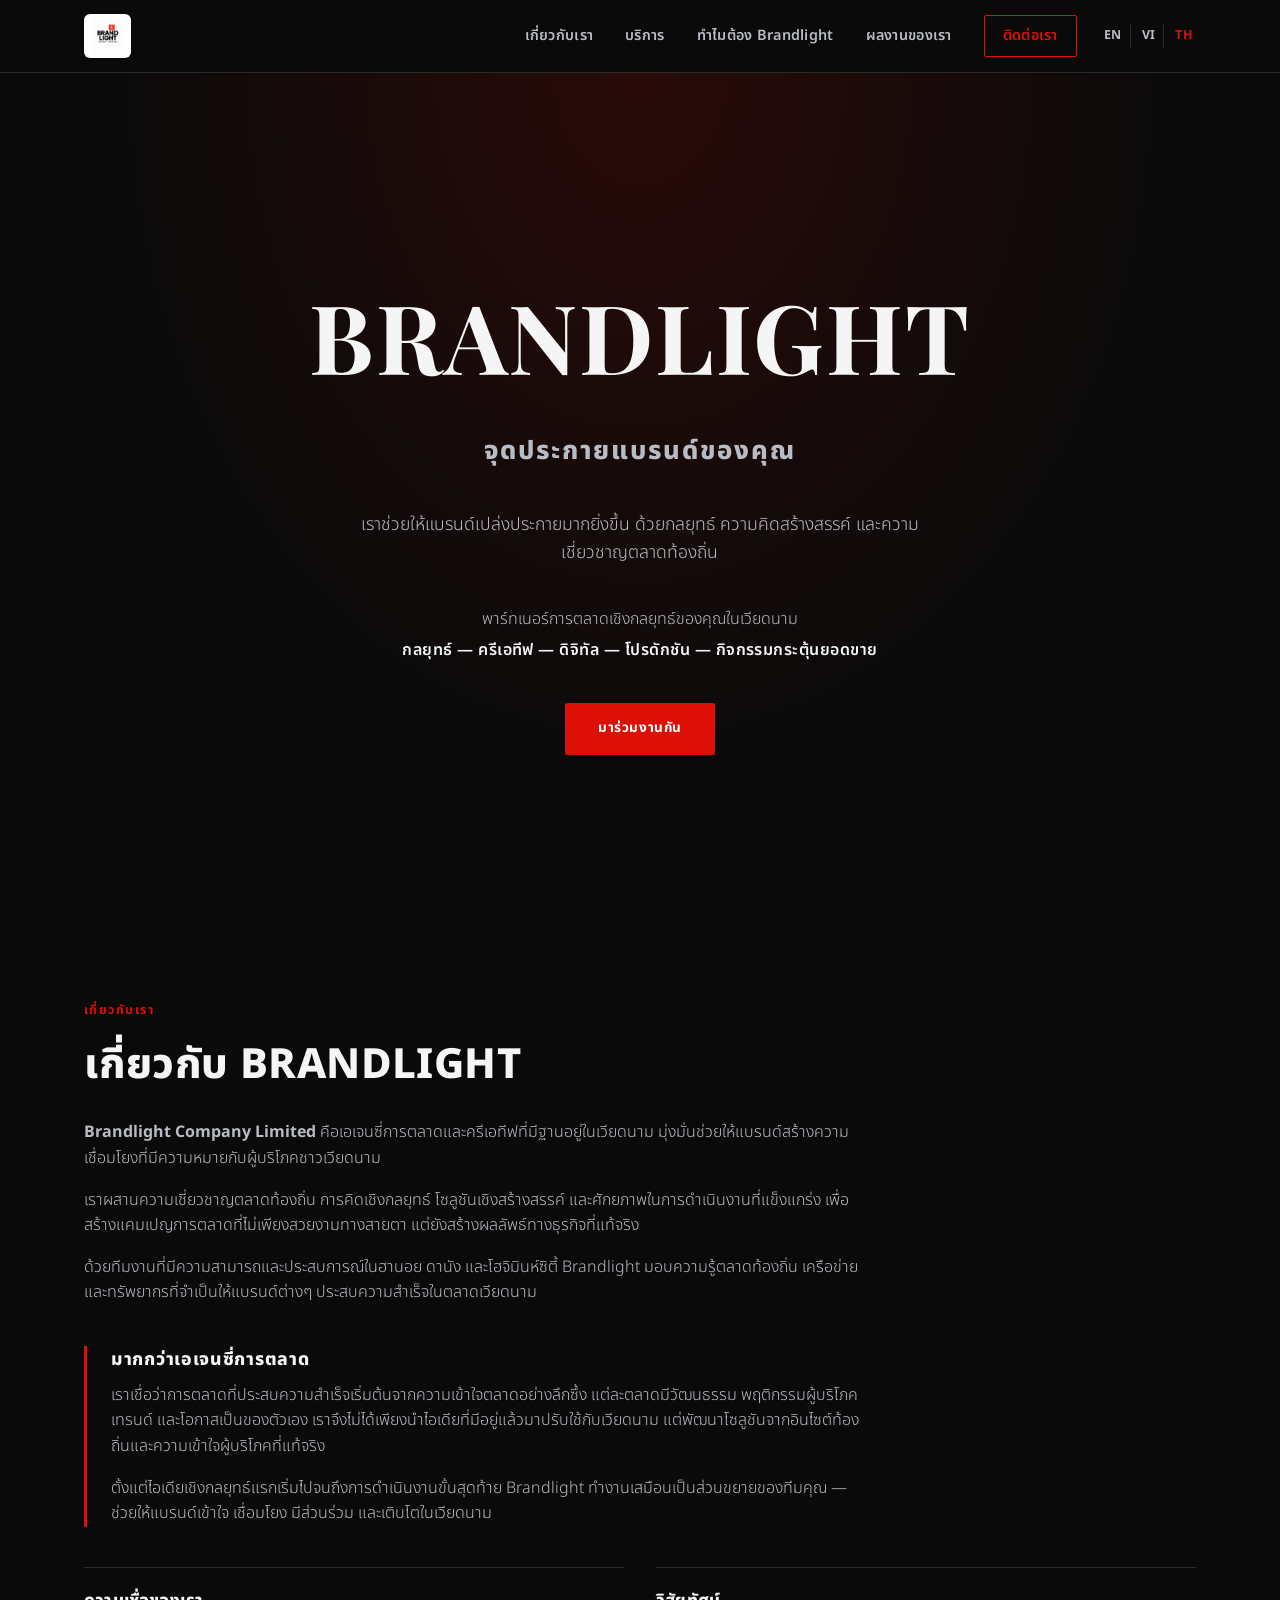
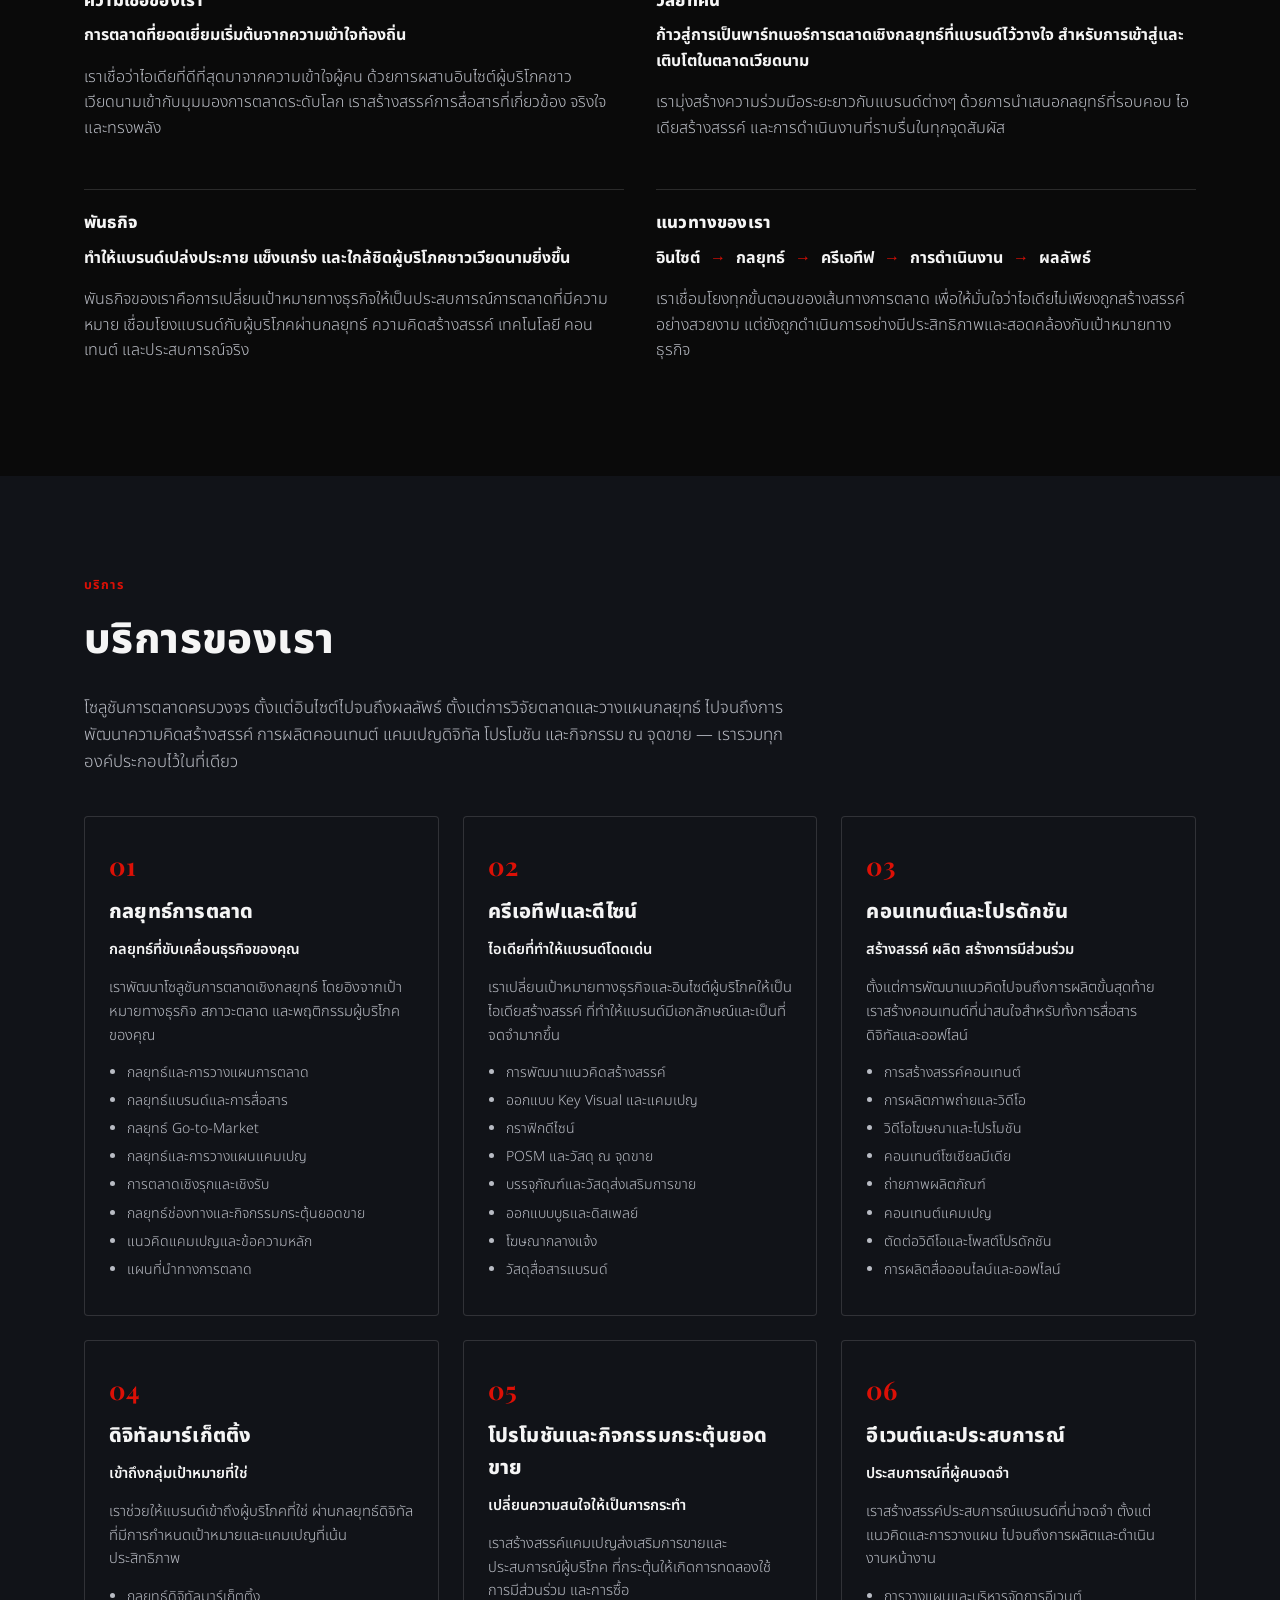
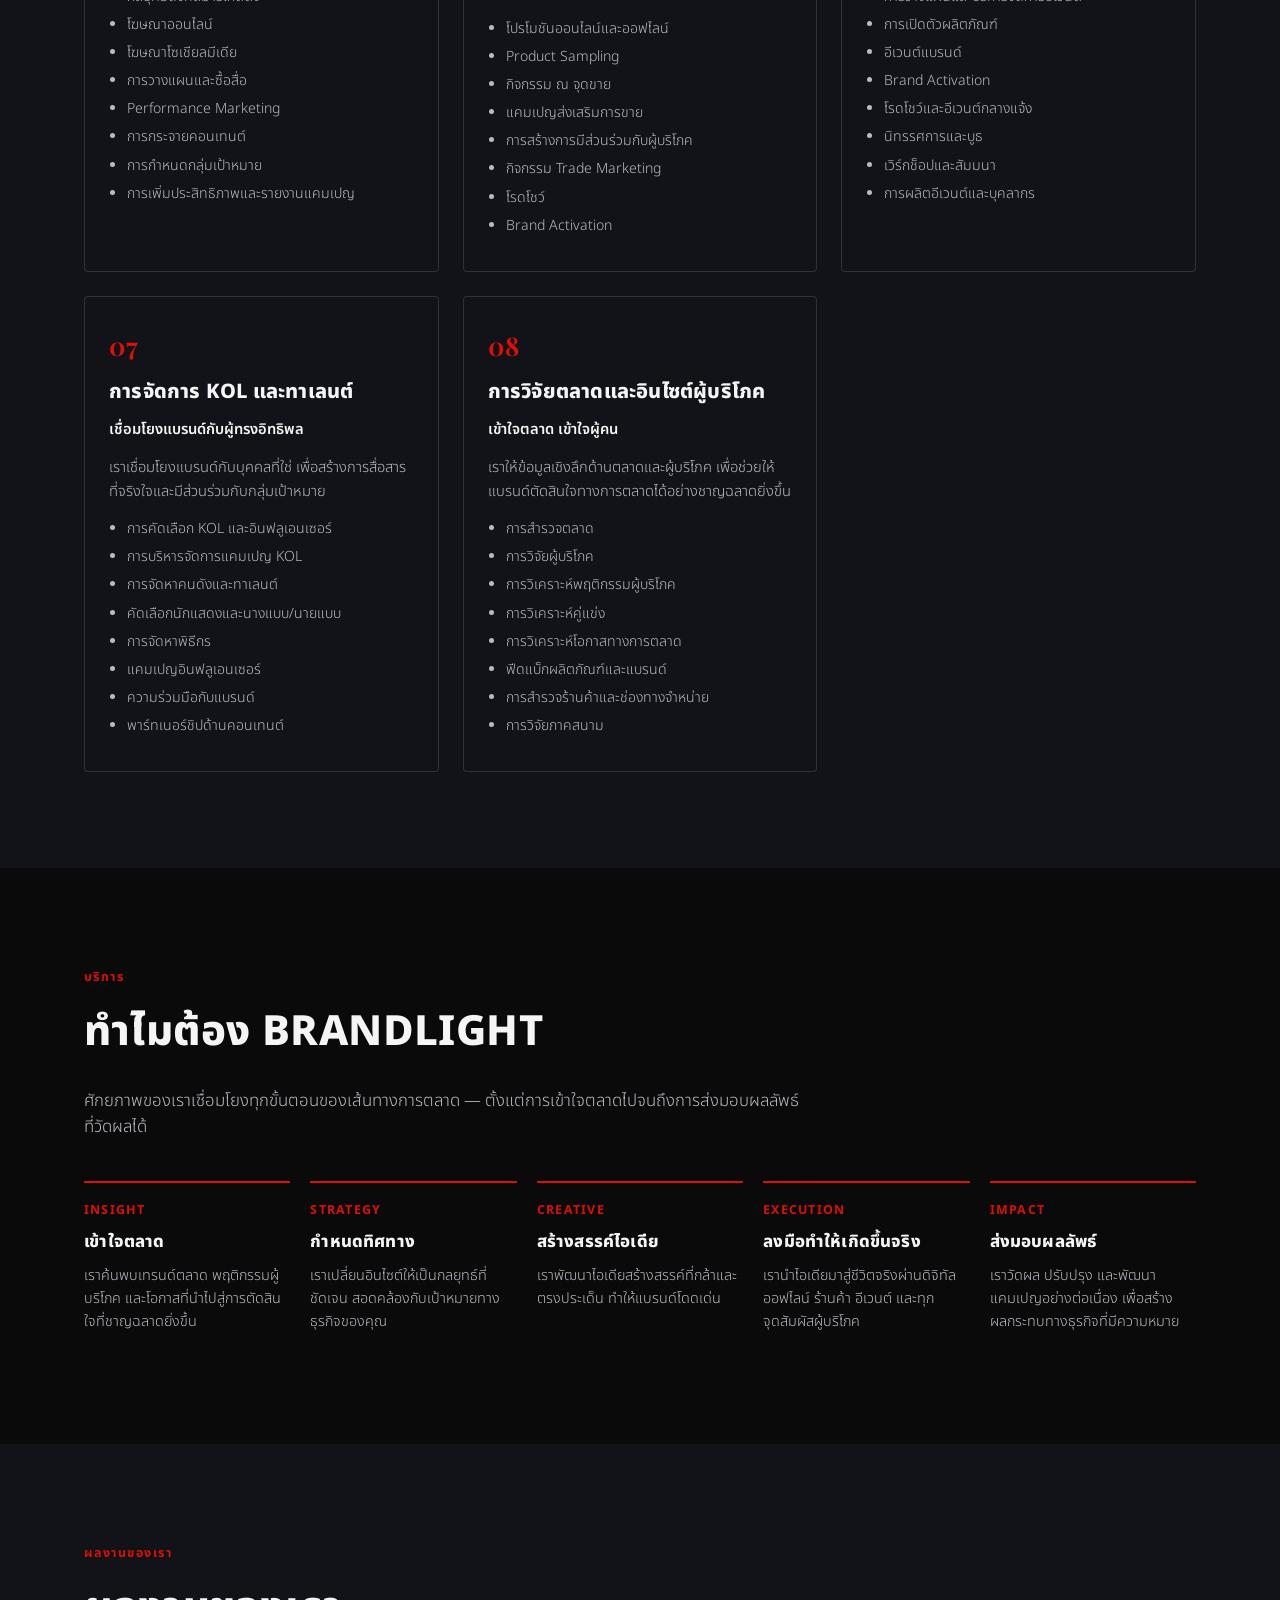
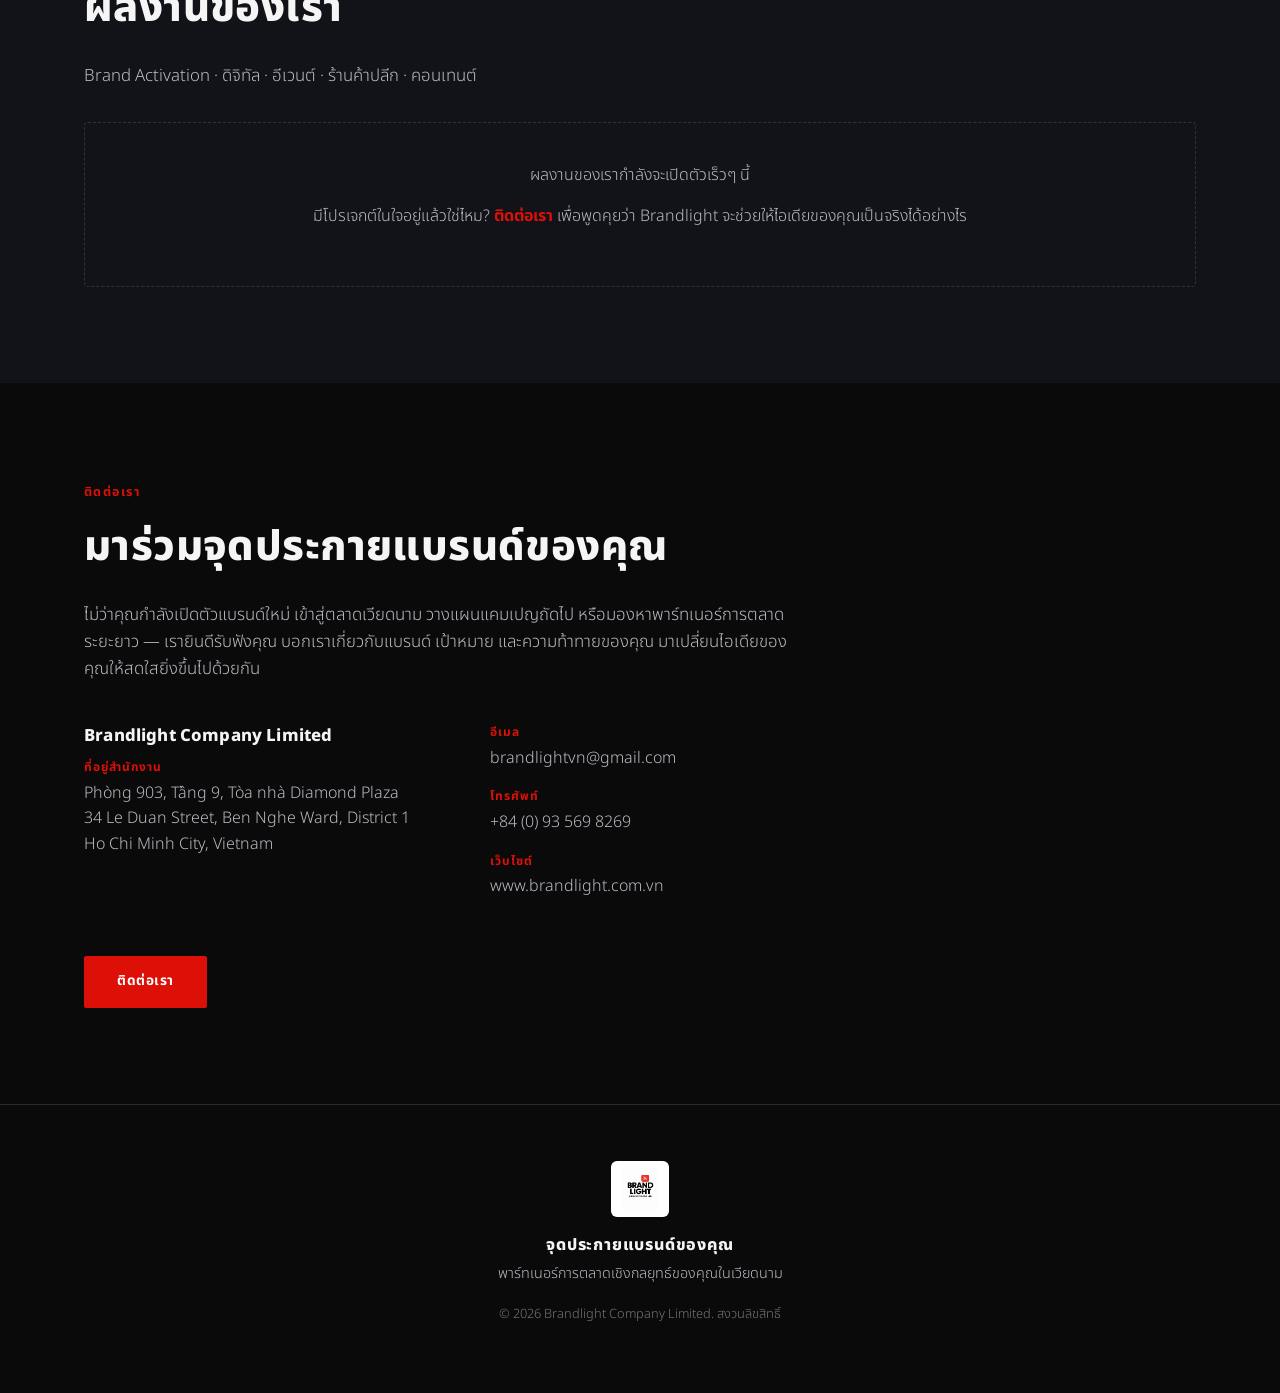
==== th/index.html @ 0a941e5c "Add Vietnamese and Thai language versions with hreflang SEO tags" ====
<!DOCTYPE html>
<html lang="th">
<head>
<meta charset="UTF-8">
<meta name="viewport" content="width=device-width, initial-scale=1.0">
<title>Brandlight — พาร์ทเนอร์การตลาดเชิงกลยุทธ์ของคุณในเวียดนาม</title>
<meta name="description" content="Brandlight คือเอเจนซี่การตลาดและครีเอทีฟในเวียดนาม ที่ช่วยแบรนด์สร้างความเชื่อมโยงที่มีความหมายกับผู้บริโภคชาวเวียดนาม ผ่านกลยุทธ์ ความคิดสร้างสรรค์ คอนเทนต์ ดิจิทัล กิจกรรมกระตุ้นยอดขาย อีเวนต์ และ KOL">
<meta name="theme-color" content="#0a0a0a">

<link rel="canonical" href="https://brandlightvn.github.io/th/">
<link rel="alternate" hreflang="en" href="https://brandlightvn.github.io/">
<link rel="alternate" hreflang="vi" href="https://brandlightvn.github.io/vi/">
<link rel="alternate" hreflang="th" href="https://brandlightvn.github.io/th/">
<link rel="alternate" hreflang="x-default" href="https://brandlightvn.github.io/">

<meta property="og:type" content="website">
<meta property="og:title" content="Brandlight — จุดประกายแบรนด์ของคุณ">
<meta property="og:description" content="พาร์ทเนอร์การตลาดเชิงกลยุทธ์ของคุณในเวียดนาม กลยุทธ์ · ครีเอทีฟ · ดิจิทัล · โปรดักชัน · กิจกรรมกระตุ้นยอดขาย">
<meta property="og:image" content="../assets/logo.png">
<meta name="twitter:card" content="summary">

<link rel="icon" type="image/png" href="../assets/logo.png">
<link rel="preconnect" href="https://fonts.googleapis.com">
<link rel="preconnect" href="https://fonts.gstatic.com" crossorigin>
<link href="https://fonts.googleapis.com/css2?family=Playfair+Display:wght@600;700&family=Noto+Sans+Thai:wght@300;400;600;700;800&display=swap" rel="stylesheet">
<link rel="stylesheet" href="../assets/style.css">
<style>
  :root { --font-sans: "Noto Sans Thai", "Manrope", sans-serif; }
</style>
</head>
<body>

<header class="site-header" id="top">
  <div class="header-inner">
    <a class="brand" href="#top" aria-label="Brandlight — หน้าแรก">
      <img src="../assets/logo.png" alt="Brandlight logo" class="brand-logo">
    </a>
    <div class="header-right">
      <nav class="main-nav" id="main-nav">
        <a href="#about">เกี่ยวกับเรา</a>
        <a href="#services">บริการ</a>
        <a href="#why">ทำไมต้อง Brandlight</a>
        <a href="#work">ผลงานของเรา</a>
        <a href="#contact" class="nav-cta">ติดต่อเรา</a>
      </nav>
      <div class="lang-switch">
        <a href="/">EN</a>
        <a href="/vi/">VI</a>
        <a href="/th/" class="active">TH</a>
      </div>
      <button class="nav-toggle" id="nav-toggle" aria-label="Toggle menu" aria-expanded="false">
        <span></span><span></span><span></span>
      </button>
    </div>
  </div>
</header>

<main>

  <section class="hero" id="home">
    <div class="hero-inner">
      <h1 class="hero-title">BRANDLIGHT</h1>
      <p class="hero-tagline">จุดประกายแบรนด์ของคุณ</p>
      <p class="hero-desc">เราช่วยให้แบรนด์เปล่งประกายมากยิ่งขึ้น ด้วยกลยุทธ์ ความคิดสร้างสรรค์ และความเชี่ยวชาญตลาดท้องถิ่น</p>
      <div class="hero-sub">
        <p>พาร์ทเนอร์การตลาดเชิงกลยุทธ์ของคุณในเวียดนาม</p>
        <p class="hero-services-line">กลยุทธ์ — ครีเอทีฟ — ดิจิทัล — โปรดักชัน — กิจกรรมกระตุ้นยอดขาย</p>
      </div>
      <a href="#contact" class="btn btn-primary">มาร่วมงานกัน</a>
    </div>
  </section>

  <section class="section" id="about">
    <div class="section-inner">
      <p class="eyebrow">เกี่ยวกับเรา</p>
      <h2>เกี่ยวกับ BRANDLIGHT</h2>
      <div class="about-copy">
        <p><strong>Brandlight Company Limited</strong> คือเอเจนซี่การตลาดและครีเอทีฟที่มีฐานอยู่ในเวียดนาม มุ่งมั่นช่วยให้แบรนด์สร้างความเชื่อมโยงที่มีความหมายกับผู้บริโภคชาวเวียดนาม</p>
        <p>เราผสานความเชี่ยวชาญตลาดท้องถิ่น การคิดเชิงกลยุทธ์ โซลูชันเชิงสร้างสรรค์ และศักยภาพในการดำเนินงานที่แข็งแกร่ง เพื่อสร้างแคมเปญการตลาดที่ไม่เพียงสวยงามทางสายตา แต่ยังสร้างผลลัพธ์ทางธุรกิจที่แท้จริง</p>
        <p>ด้วยทีมงานที่มีความสามารถและประสบการณ์ในฮานอย ดานัง และโฮจิมินห์ซิตี้ Brandlight มอบความรู้ตลาดท้องถิ่น เครือข่าย และทรัพยากรที่จำเป็นให้แบรนด์ต่างๆ ประสบความสำเร็จในตลาดเวียดนาม</p>
      </div>

      <div class="about-highlight">
        <h3>มากกว่าเอเจนซี่การตลาด</h3>
        <p>เราเชื่อว่าการตลาดที่ประสบความสำเร็จเริ่มต้นจากความเข้าใจตลาดอย่างลึกซึ้ง แต่ละตลาดมีวัฒนธรรม พฤติกรรมผู้บริโภค เทรนด์ และโอกาสเป็นของตัวเอง เราจึงไม่ได้เพียงนำไอเดียที่มีอยู่แล้วมาปรับใช้กับเวียดนาม แต่พัฒนาโซลูชันจากอินไซต์ท้องถิ่นและความเข้าใจผู้บริโภคที่แท้จริง</p>
        <p>ตั้งแต่ไอเดียเชิงกลยุทธ์แรกเริ่มไปจนถึงการดำเนินงานขั้นสุดท้าย Brandlight ทำงานเสมือนเป็นส่วนขยายของทีมคุณ — ช่วยให้แบรนด์เข้าใจ เชื่อมโยง มีส่วนร่วม และเติบโตในเวียดนาม</p>
      </div>

      <div class="pillars-grid">
        <div class="pillar">
          <h4>ความเชื่อของเรา</h4>
          <p class="pillar-lead">การตลาดที่ยอดเยี่ยมเริ่มต้นจากความเข้าใจท้องถิ่น</p>
          <p>เราเชื่อว่าไอเดียที่ดีที่สุดมาจากความเข้าใจผู้คน ด้วยการผสานอินไซต์ผู้บริโภคชาวเวียดนามเข้ากับมุมมองการตลาดระดับโลก เราสร้างสรรค์การสื่อสารที่เกี่ยวข้อง จริงใจ และทรงพลัง</p>
        </div>
        <div class="pillar">
          <h4>วิสัยทัศน์</h4>
          <p class="pillar-lead">ก้าวสู่การเป็นพาร์ทเนอร์การตลาดเชิงกลยุทธ์ที่แบรนด์ไว้วางใจ สำหรับการเข้าสู่และเติบโตในตลาดเวียดนาม</p>
          <p>เรามุ่งสร้างความร่วมมือระยะยาวกับแบรนด์ต่างๆ ด้วยการนำเสนอกลยุทธ์ที่รอบคอบ ไอเดียสร้างสรรค์ และการดำเนินงานที่ราบรื่นในทุกจุดสัมผัส</p>
        </div>
        <div class="pillar">
          <h4>พันธกิจ</h4>
          <p class="pillar-lead">ทำให้แบรนด์เปล่งประกาย แข็งแกร่ง และใกล้ชิดผู้บริโภคชาวเวียดนามยิ่งขึ้น</p>
          <p>พันธกิจของเราคือการเปลี่ยนเป้าหมายทางธุรกิจให้เป็นประสบการณ์การตลาดที่มีความหมาย เชื่อมโยงแบรนด์กับผู้บริโภคผ่านกลยุทธ์ ความคิดสร้างสรรค์ เทคโนโลยี คอนเทนต์ และประสบการณ์จริง</p>
        </div>
        <div class="pillar">
          <h4>แนวทางของเรา</h4>
          <p class="pillar-lead approach-flow">อินไซต์ <span>→</span> กลยุทธ์ <span>→</span> ครีเอทีฟ <span>→</span> การดำเนินงาน <span>→</span> ผลลัพธ์</p>
          <p>เราเชื่อมโยงทุกขั้นตอนของเส้นทางการตลาด เพื่อให้มั่นใจว่าไอเดียไม่เพียงถูกสร้างสรรค์อย่างสวยงาม แต่ยังถูกดำเนินการอย่างมีประสิทธิภาพและสอดคล้องกับเป้าหมายทางธุรกิจ</p>
        </div>
      </div>
    </div>
  </section>

  <section class="section section-alt" id="services">
    <div class="section-inner">
      <p class="eyebrow">บริการ</p>
      <h2>บริการของเรา</h2>
      <p class="section-lead">โซลูชันการตลาดครบวงจร ตั้งแต่อินไซต์ไปจนถึงผลลัพธ์ ตั้งแต่การวิจัยตลาดและวางแผนกลยุทธ์ ไปจนถึงการพัฒนาความคิดสร้างสรรค์ การผลิตคอนเทนต์ แคมเปญดิจิทัล โปรโมชัน และกิจกรรม ณ จุดขาย — เรารวมทุกองค์ประกอบไว้ในที่เดียว</p>

      <div class="services-grid">

        <article class="service-card">
          <span class="service-num">01</span>
          <h3>กลยุทธ์การตลาด</h3>
          <p class="service-tag">กลยุทธ์ที่ขับเคลื่อนธุรกิจของคุณ</p>
          <p class="service-desc">เราพัฒนาโซลูชันการตลาดเชิงกลยุทธ์ โดยอิงจากเป้าหมายทางธุรกิจ สภาวะตลาด และพฤติกรรมผู้บริโภคของคุณ</p>
          <ul>
            <li>กลยุทธ์และการวางแผนการตลาด</li>
            <li>กลยุทธ์แบรนด์และการสื่อสาร</li>
            <li>กลยุทธ์ Go-to-Market</li>
            <li>กลยุทธ์และการวางแผนแคมเปญ</li>
            <li>การตลาดเชิงรุกและเชิงรับ</li>
            <li>กลยุทธ์ช่องทางและกิจกรรมกระตุ้นยอดขาย</li>
            <li>แนวคิดแคมเปญและข้อความหลัก</li>
            <li>แผนที่นำทางการตลาด</li>
          </ul>
        </article>

        <article class="service-card">
          <span class="service-num">02</span>
          <h3>ครีเอทีฟและดีไซน์</h3>
          <p class="service-tag">ไอเดียที่ทำให้แบรนด์โดดเด่น</p>
          <p class="service-desc">เราเปลี่ยนเป้าหมายทางธุรกิจและอินไซต์ผู้บริโภคให้เป็นไอเดียสร้างสรรค์ ที่ทำให้แบรนด์มีเอกลักษณ์และเป็นที่จดจำมากขึ้น</p>
          <ul>
            <li>การพัฒนาแนวคิดสร้างสรรค์</li>
            <li>ออกแบบ Key Visual และแคมเปญ</li>
            <li>กราฟิกดีไซน์</li>
            <li>POSM และวัสดุ ณ จุดขาย</li>
            <li>บรรจุภัณฑ์และวัสดุส่งเสริมการขาย</li>
            <li>ออกแบบบูธและดิสเพลย์</li>
            <li>โฆษณากลางแจ้ง</li>
            <li>วัสดุสื่อสารแบรนด์</li>
          </ul>
        </article>

        <article class="service-card">
          <span class="service-num">03</span>
          <h3>คอนเทนต์และโปรดักชัน</h3>
          <p class="service-tag">สร้างสรรค์ ผลิต สร้างการมีส่วนร่วม</p>
          <p class="service-desc">ตั้งแต่การพัฒนาแนวคิดไปจนถึงการผลิตขั้นสุดท้าย เราสร้างคอนเทนต์ที่น่าสนใจสำหรับทั้งการสื่อสารดิจิทัลและออฟไลน์</p>
          <ul>
            <li>การสร้างสรรค์คอนเทนต์</li>
            <li>การผลิตภาพถ่ายและวิดีโอ</li>
            <li>วิดีโอโฆษณาและโปรโมชัน</li>
            <li>คอนเทนต์โซเชียลมีเดีย</li>
            <li>ถ่ายภาพผลิตภัณฑ์</li>
            <li>คอนเทนต์แคมเปญ</li>
            <li>ตัดต่อวิดีโอและโพสต์โปรดักชัน</li>
            <li>การผลิตสื่อออนไลน์และออฟไลน์</li>
          </ul>
        </article>

        <article class="service-card">
          <span class="service-num">04</span>
          <h3>ดิจิทัลมาร์เก็ตติ้ง</h3>
          <p class="service-tag">เข้าถึงกลุ่มเป้าหมายที่ใช่</p>
          <p class="service-desc">เราช่วยให้แบรนด์เข้าถึงผู้บริโภคที่ใช่ ผ่านกลยุทธ์ดิจิทัลที่มีการกำหนดเป้าหมายและแคมเปญที่เน้นประสิทธิภาพ</p>
          <ul>
            <li>กลยุทธ์ดิจิทัลมาร์เก็ตติ้ง</li>
            <li>โฆษณาออนไลน์</li>
            <li>โฆษณาโซเชียลมีเดีย</li>
            <li>การวางแผนและซื้อสื่อ</li>
            <li>Performance Marketing</li>
            <li>การกระจายคอนเทนต์</li>
            <li>การกำหนดกลุ่มเป้าหมาย</li>
            <li>การเพิ่มประสิทธิภาพและรายงานแคมเปญ</li>
          </ul>
        </article>

        <article class="service-card">
          <span class="service-num">05</span>
          <h3>โปรโมชันและกิจกรรมกระตุ้นยอดขาย</h3>
          <p class="service-tag">เปลี่ยนความสนใจให้เป็นการกระทำ</p>
          <p class="service-desc">เราสร้างสรรค์แคมเปญส่งเสริมการขายและประสบการณ์ผู้บริโภค ที่กระตุ้นให้เกิดการทดลองใช้ การมีส่วนร่วม และการซื้อ</p>
          <ul>
            <li>โปรโมชันออนไลน์และออฟไลน์</li>
            <li>Product Sampling</li>
            <li>กิจกรรม ณ จุดขาย</li>
            <li>แคมเปญส่งเสริมการขาย</li>
            <li>การสร้างการมีส่วนร่วมกับผู้บริโภค</li>
            <li>กิจกรรม Trade Marketing</li>
            <li>โรดโชว์</li>
            <li>Brand Activation</li>
          </ul>
        </article>

        <article class="service-card">
          <span class="service-num">06</span>
          <h3>อีเวนต์และประสบการณ์</h3>
          <p class="service-tag">ประสบการณ์ที่ผู้คนจดจำ</p>
          <p class="service-desc">เราสร้างสรรค์ประสบการณ์แบรนด์ที่น่าจดจำ ตั้งแต่แนวคิดและการวางแผน ไปจนถึงการผลิตและดำเนินงานหน้างาน</p>
          <ul>
            <li>การวางแผนและบริหารจัดการอีเวนต์</li>
            <li>การเปิดตัวผลิตภัณฑ์</li>
            <li>อีเวนต์แบรนด์</li>
            <li>Brand Activation</li>
            <li>โรดโชว์และอีเวนต์กลางแจ้ง</li>
            <li>นิทรรศการและบูธ</li>
            <li>เวิร์กช็อปและสัมมนา</li>
            <li>การผลิตอีเวนต์และบุคลากร</li>
          </ul>
        </article>

        <article class="service-card">
          <span class="service-num">07</span>
          <h3>การจัดการ KOL และทาเลนต์</h3>
          <p class="service-tag">เชื่อมโยงแบรนด์กับผู้ทรงอิทธิพล</p>
          <p class="service-desc">เราเชื่อมโยงแบรนด์กับบุคคลที่ใช่ เพื่อสร้างการสื่อสารที่จริงใจและมีส่วนร่วมกับกลุ่มเป้าหมาย</p>
          <ul>
            <li>การคัดเลือก KOL และอินฟลูเอนเซอร์</li>
            <li>การบริหารจัดการแคมเปญ KOL</li>
            <li>การจัดหาคนดังและทาเลนต์</li>
            <li>คัดเลือกนักแสดงและนางแบบ/นายแบบ</li>
            <li>การจัดหาพิธีกร</li>
            <li>แคมเปญอินฟลูเอนเซอร์</li>
            <li>ความร่วมมือกับแบรนด์</li>
            <li>พาร์ทเนอร์ชิปด้านคอนเทนต์</li>
          </ul>
        </article>

        <article class="service-card">
          <span class="service-num">08</span>
          <h3>การวิจัยตลาดและอินไซต์ผู้บริโภค</h3>
          <p class="service-tag">เข้าใจตลาด เข้าใจผู้คน</p>
          <p class="service-desc">เราให้ข้อมูลเชิงลึกด้านตลาดและผู้บริโภค เพื่อช่วยให้แบรนด์ตัดสินใจทางการตลาดได้อย่างชาญฉลาดยิ่งขึ้น</p>
          <ul>
            <li>การสำรวจตลาด</li>
            <li>การวิจัยผู้บริโภค</li>
            <li>การวิเคราะห์พฤติกรรมผู้บริโภค</li>
            <li>การวิเคราะห์คู่แข่ง</li>
            <li>การวิเคราะห์โอกาสทางการตลาด</li>
            <li>ฟีดแบ็กผลิตภัณฑ์และแบรนด์</li>
            <li>การสำรวจร้านค้าและช่องทางจำหน่าย</li>
            <li>การวิจัยภาคสนาม</li>
          </ul>
        </article>

      </div>
    </div>
  </section>

  <section class="section" id="why">
    <div class="section-inner">
      <p class="eyebrow">บริการ</p>
      <h2>ทำไมต้อง BRANDLIGHT</h2>
      <p class="section-lead">ศักยภาพของเราเชื่อมโยงทุกขั้นตอนของเส้นทางการตลาด — ตั้งแต่การเข้าใจตลาดไปจนถึงการส่งมอบผลลัพธ์ที่วัดผลได้</p>

      <div class="capabilities">
        <div class="capability">
          <span class="capability-step">Insight</span>
          <h4>เข้าใจตลาด</h4>
          <p>เราค้นพบเทรนด์ตลาด พฤติกรรมผู้บริโภค และโอกาสที่นำไปสู่การตัดสินใจที่ชาญฉลาดยิ่งขึ้น</p>
        </div>
        <div class="capability">
          <span class="capability-step">Strategy</span>
          <h4>กำหนดทิศทาง</h4>
          <p>เราเปลี่ยนอินไซต์ให้เป็นกลยุทธ์ที่ชัดเจน สอดคล้องกับเป้าหมายทางธุรกิจของคุณ</p>
        </div>
        <div class="capability">
          <span class="capability-step">Creative</span>
          <h4>สร้างสรรค์ไอเดีย</h4>
          <p>เราพัฒนาไอเดียสร้างสรรค์ที่กล้าและตรงประเด็น ทำให้แบรนด์โดดเด่น</p>
        </div>
        <div class="capability">
          <span class="capability-step">Execution</span>
          <h4>ลงมือทำให้เกิดขึ้นจริง</h4>
          <p>เรานำไอเดียมาสู่ชีวิตจริงผ่านดิจิทัล ออฟไลน์ ร้านค้า อีเวนต์ และทุกจุดสัมผัสผู้บริโภค</p>
        </div>
        <div class="capability">
          <span class="capability-step">Impact</span>
          <h4>ส่งมอบผลลัพธ์</h4>
          <p>เราวัดผล ปรับปรุง และพัฒนาแคมเปญอย่างต่อเนื่อง เพื่อสร้างผลกระทบทางธุรกิจที่มีความหมาย</p>
        </div>
      </div>
    </div>
  </section>

  <section class="section section-alt" id="work">
    <div class="section-inner">
      <p class="eyebrow">ผลงานของเรา</p>
      <h2>ผลงานของเรา</h2>
      <p class="section-lead">Brand Activation · ดิจิทัล · อีเวนต์ · ร้านค้าปลีก · คอนเทนต์</p>
      <div class="work-placeholder">
        <p>ผลงานของเรากำลังจะเปิดตัวเร็วๆ นี้</p>
        <p>มีโปรเจกต์ในใจอยู่แล้วใช่ไหม? <a href="#contact">ติดต่อเรา</a> เพื่อพูดคุยว่า Brandlight จะช่วยให้ไอเดียของคุณเป็นจริงได้อย่างไร</p>
      </div>
    </div>
  </section>

  <section class="section contact-section" id="contact">
    <div class="section-inner">
      <p class="eyebrow">ติดต่อเรา</p>
      <h2>มาร่วมจุดประกายแบรนด์ของคุณ</h2>
      <p class="section-lead">ไม่ว่าคุณกำลังเปิดตัวแบรนด์ใหม่ เข้าสู่ตลาดเวียดนาม วางแผนแคมเปญถัดไป หรือมองหาพาร์ทเนอร์การตลาดระยะยาว — เรายินดีรับฟังคุณ บอกเราเกี่ยวกับแบรนด์ เป้าหมาย และความท้าทายของคุณ มาเปลี่ยนไอเดียของคุณให้สดใสยิ่งขึ้นไปด้วยกัน</p>

      <div class="contact-grid">
        <div class="contact-block">
          <h4>Brandlight Company Limited</h4>
          <p class="contact-label">ที่อยู่สำนักงาน</p>
          <p>Phòng 903, Tầng 9, Tòa nhà Diamond Plaza<br>
          34 Le Duan Street, Ben Nghe Ward, District 1<br>
          Ho Chi Minh City, Vietnam</p>
        </div>
        <div class="contact-block">
          <p class="contact-label">อีเมล</p>
          <p><a href="mailto:brandlightvn@gmail.com">brandlightvn@gmail.com</a></p>
          <p class="contact-label">โทรศัพท์</p>
          <p><a href="tel:+84935698269">+84 (0) 93 569 8269</a></p>
          <p class="contact-label">เว็บไซต์</p>
          <p><a href="https://www.brandlight.com.vn" target="_blank" rel="noopener">www.brandlight.com.vn</a></p>
        </div>
      </div>

      <a href="https://mail.google.com/mail/?view=cm&fs=1&to=brandlightvn@gmail.com&su=Marketing%20Inquiry%20-%20Brandlight" target="_blank" rel="noopener" class="btn btn-primary">ติดต่อเรา</a>
    </div>
  </section>

</main>

<footer class="site-footer">
  <div class="footer-inner">
    <img src="../assets/logo.png" alt="Brandlight logo" class="footer-logo">
    <p class="footer-tagline">จุดประกายแบรนด์ของคุณ</p>
    <p class="footer-sub">พาร์ทเนอร์การตลาดเชิงกลยุทธ์ของคุณในเวียดนาม</p>
    <p class="footer-copy">© <span id="year"></span> Brandlight Company Limited. สงวนลิขสิทธิ์</p>
  </div>
</footer>

<script src="../assets/script.js"></script>
</body>
</html>
---- assets/style.css ----
:root {
  --bg: #0a0a0a;
  --bg-alt: #111318;
  --fg: #f5f5f5;
  --fg-muted: #b9bcc4;
  --accent: #dc1006;
  --accent-soft: rgba(220, 16, 6, 0.15);
  --line: rgba(241, 241, 241, 0.14);
  --font-serif: "Playfair Display", Georgia, serif;
  --font-sans: "Manrope", -apple-system, BlinkMacSystemFont, "Segoe UI", sans-serif;
  --max-width: 1160px;
}

* { box-sizing: border-box; }

html { scroll-behavior: smooth; }

body {
  margin: 0;
  background: var(--bg);
  color: var(--fg);
  font-family: var(--font-sans);
  font-weight: 300;
  line-height: 1.6;
  -webkit-font-smoothing: antialiased;
}

img { max-width: 100%; display: block; }

a { color: inherit; text-decoration: none; }

h1, h2, h3, h4 { font-family: var(--font-sans); font-weight: 800; margin: 0 0 0.5em; letter-spacing: 0.01em; }

h2 { font-size: clamp(1.8rem, 3.5vw, 2.6rem); }
h3 { font-size: 1.25rem; }
h4 { font-size: 1.05rem; }

p { margin: 0 0 1em; color: var(--fg-muted); }

.eyebrow {
  display: inline-block;
  color: var(--accent);
  font-weight: 700;
  letter-spacing: 0.12em;
  text-transform: uppercase;
  font-size: 0.78rem;
  margin-bottom: 0.75rem;
}

.section-inner, .header-inner, .footer-inner {
  max-width: var(--max-width);
  margin: 0 auto;
  padding: 0 24px;
}

.btn {
  display: inline-block;
  padding: 14px 32px;
  border-radius: 2px;
  font-weight: 700;
  letter-spacing: 0.04em;
  text-transform: uppercase;
  font-size: 0.85rem;
  border: 1px solid var(--accent);
  transition: background 0.2s ease, color 0.2s ease;
}
.btn-primary {
  background: var(--accent);
  color: #fff;
}
.btn-primary:hover { background: transparent; color: var(--accent); }

/* Header */
.site-header {
  position: sticky;
  top: 0;
  z-index: 100;
  background: rgba(10, 10, 10, 0.9);
  backdrop-filter: blur(8px);
  border-bottom: 1px solid var(--line);
}
.header-inner {
  display: flex;
  align-items: center;
  justify-content: space-between;
  height: 72px;
}
.header-right {
  display: flex;
  align-items: center;
  gap: 24px;
}
.lang-switch {
  display: flex;
  align-items: center;
  gap: 8px;
  font-size: 0.78rem;
  font-weight: 700;
  letter-spacing: 0.03em;
}
.lang-switch a { color: var(--fg-muted); padding: 2px 3px; }
.lang-switch a:hover { color: var(--fg); }
.lang-switch a.active { color: var(--accent); }
.lang-switch a:not(:last-child) { border-right: 1px solid var(--line); padding-right: 8px; }
.brand-logo {
  height: 44px;
  width: auto;
  background: #fff;
  padding: 4px 8px;
  border-radius: 6px;
}
.main-nav {
  display: flex;
  align-items: center;
  gap: 32px;
}
.main-nav a {
  font-size: 0.9rem;
  font-weight: 600;
  color: var(--fg-muted);
  letter-spacing: 0.02em;
}
.main-nav a:hover { color: var(--fg); }
.main-nav a.nav-cta {
  color: var(--accent);
  border: 1px solid var(--accent);
  padding: 8px 18px;
  border-radius: 2px;
}
.main-nav a.nav-cta:hover { background: var(--accent); color: #fff; }

.nav-toggle {
  display: none;
  flex-direction: column;
  justify-content: center;
  gap: 5px;
  width: 40px;
  height: 40px;
  background: transparent;
  border: none;
  cursor: pointer;
}
.nav-toggle span {
  display: block;
  height: 2px;
  background: var(--fg);
  width: 100%;
}

/* Hero */
.hero {
  min-height: 92vh;
  display: flex;
  align-items: center;
  justify-content: center;
  text-align: center;
  padding: 120px 24px 80px;
  background:
    radial-gradient(ellipse at 50% 0%, var(--accent-soft), transparent 60%),
    var(--bg);
}
.hero-inner { max-width: 780px; }
.hero-title {
  font-family: var(--font-serif);
  font-weight: 700;
  font-size: clamp(3rem, 9vw, 6rem);
  letter-spacing: 0.02em;
  margin-bottom: 0.2em;
}
.hero-tagline {
  font-weight: 800;
  letter-spacing: 0.08em;
  font-size: clamp(1.1rem, 2.5vw, 1.6rem);
  margin-bottom: 1.5em;
}
.hero-desc {
  font-size: 1.1rem;
  color: var(--fg-muted);
  max-width: 560px;
  margin-left: auto;
  margin-right: auto;
}
.hero-sub { margin: 2.5em 0; }
.hero-sub p { margin: 0.3em 0; }
.hero-services-line { color: var(--fg); font-weight: 600; letter-spacing: 0.03em; }

/* Sections */
.section { padding: 96px 0; }
.section-alt { background: var(--bg-alt); }
.section-lead { max-width: 720px; font-size: 1.05rem; }

.about-copy { max-width: 780px; }
.about-highlight {
  max-width: 780px;
  border-left: 3px solid var(--accent);
  padding-left: 24px;
  margin: 2.5em 0;
}
.about-highlight h3 { font-size: 1.1rem; letter-spacing: 0.04em; }

.pillars-grid {
  display: grid;
  grid-template-columns: repeat(2, 1fr);
  gap: 32px;
  margin-top: 2.5em;
}
.pillar {
  border-top: 1px solid var(--line);
  padding-top: 20px;
}
.pillar-lead { color: var(--fg); font-weight: 700; }
.approach-flow span { color: var(--accent); margin: 0 6px; }

/* Services */
.services-grid {
  display: grid;
  grid-template-columns: repeat(auto-fit, minmax(280px, 1fr));
  gap: 24px;
  margin-top: 2.5em;
}
.service-card {
  background: var(--bg);
  border: 1px solid var(--line);
  border-radius: 4px;
  padding: 28px 24px;
  position: relative;
}
.section-alt .service-card { background: var(--bg-alt); }
.service-num {
  display: block;
  font-family: var(--font-serif);
  color: var(--accent);
  font-size: 1.6rem;
  font-weight: 700;
  margin-bottom: 0.4em;
}
.service-tag { color: var(--fg); font-weight: 600; font-size: 0.92rem; }
.service-desc { font-size: 0.92rem; }
.service-card ul {
  margin: 0;
  padding-left: 18px;
  font-size: 0.88rem;
  color: var(--fg-muted);
}
.service-card li { margin-bottom: 0.4em; }

/* Capabilities */
.capabilities {
  display: grid;
  grid-template-columns: repeat(5, 1fr);
  gap: 20px;
  margin-top: 2.5em;
}
.capability {
  border-top: 2px solid var(--accent);
  padding-top: 18px;
}
.capability-step {
  display: block;
  text-transform: uppercase;
  letter-spacing: 0.1em;
  color: var(--accent);
  font-weight: 700;
  font-size: 0.78rem;
  margin-bottom: 0.6em;
}
.capability p { font-size: 0.9rem; }

/* Our work placeholder */
.work-placeholder {
  margin-top: 2em;
  padding: 40px;
  border: 1px dashed var(--line);
  border-radius: 4px;
  text-align: center;
}
.work-placeholder a { color: var(--accent); font-weight: 700; }

/* Contact */
.contact-grid {
  display: grid;
  grid-template-columns: repeat(2, 1fr);
  gap: 32px;
  margin: 2.5em 0;
  max-width: 780px;
}
.contact-label {
  color: var(--accent);
  font-weight: 700;
  text-transform: uppercase;
  font-size: 0.75rem;
  letter-spacing: 0.08em;
  margin-bottom: 0.3em;
}
.contact-block a:hover { color: var(--accent); }

/* Footer */
.site-footer {
  border-top: 1px solid var(--line);
  padding: 56px 0;
  text-align: center;
}
.footer-logo {
  height: 56px;
  width: auto;
  margin: 0 auto 16px;
  background: #fff;
  padding: 6px 10px;
  border-radius: 6px;
}
.footer-tagline { font-weight: 800; letter-spacing: 0.05em; color: var(--fg); margin-bottom: 0.2em; }
.footer-sub { font-size: 0.9rem; }
.footer-copy { font-size: 0.8rem; opacity: 0.6; margin-top: 1.5em; }

/* Responsive */
@media (max-width: 860px) {
  .pillars-grid { grid-template-columns: 1fr; }
  .capabilities { grid-template-columns: repeat(2, 1fr); }
  .contact-grid { grid-template-columns: 1fr; }
}

@media (max-width: 720px) {
  .main-nav {
    position: absolute;
    top: 72px;
    left: 0;
    right: 0;
    background: var(--bg);
    border-bottom: 1px solid var(--line);
    flex-direction: column;
    align-items: flex-start;
    padding: 16px 24px 24px;
    gap: 18px;
    display: none;
  }
  .main-nav.open { display: flex; }
  .nav-toggle { display: flex; }
  .capabilities { grid-template-columns: 1fr; }
}
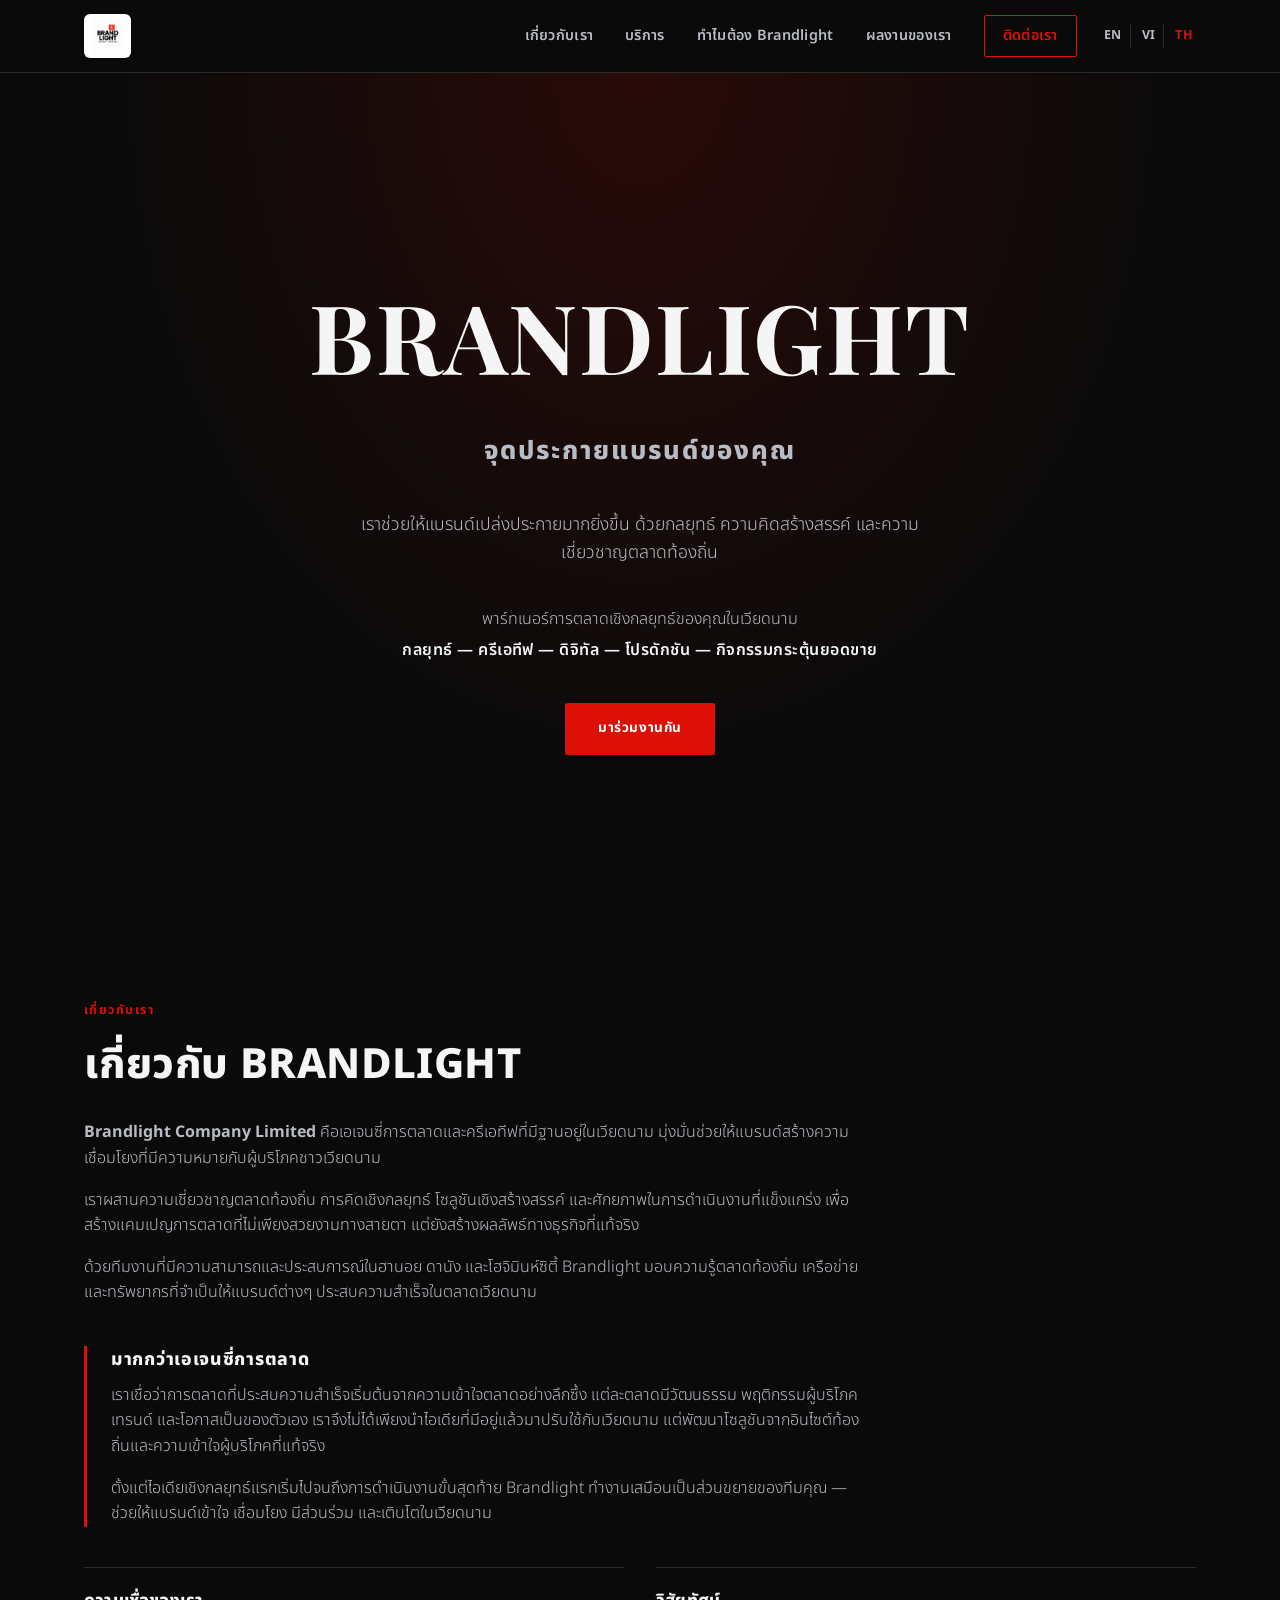
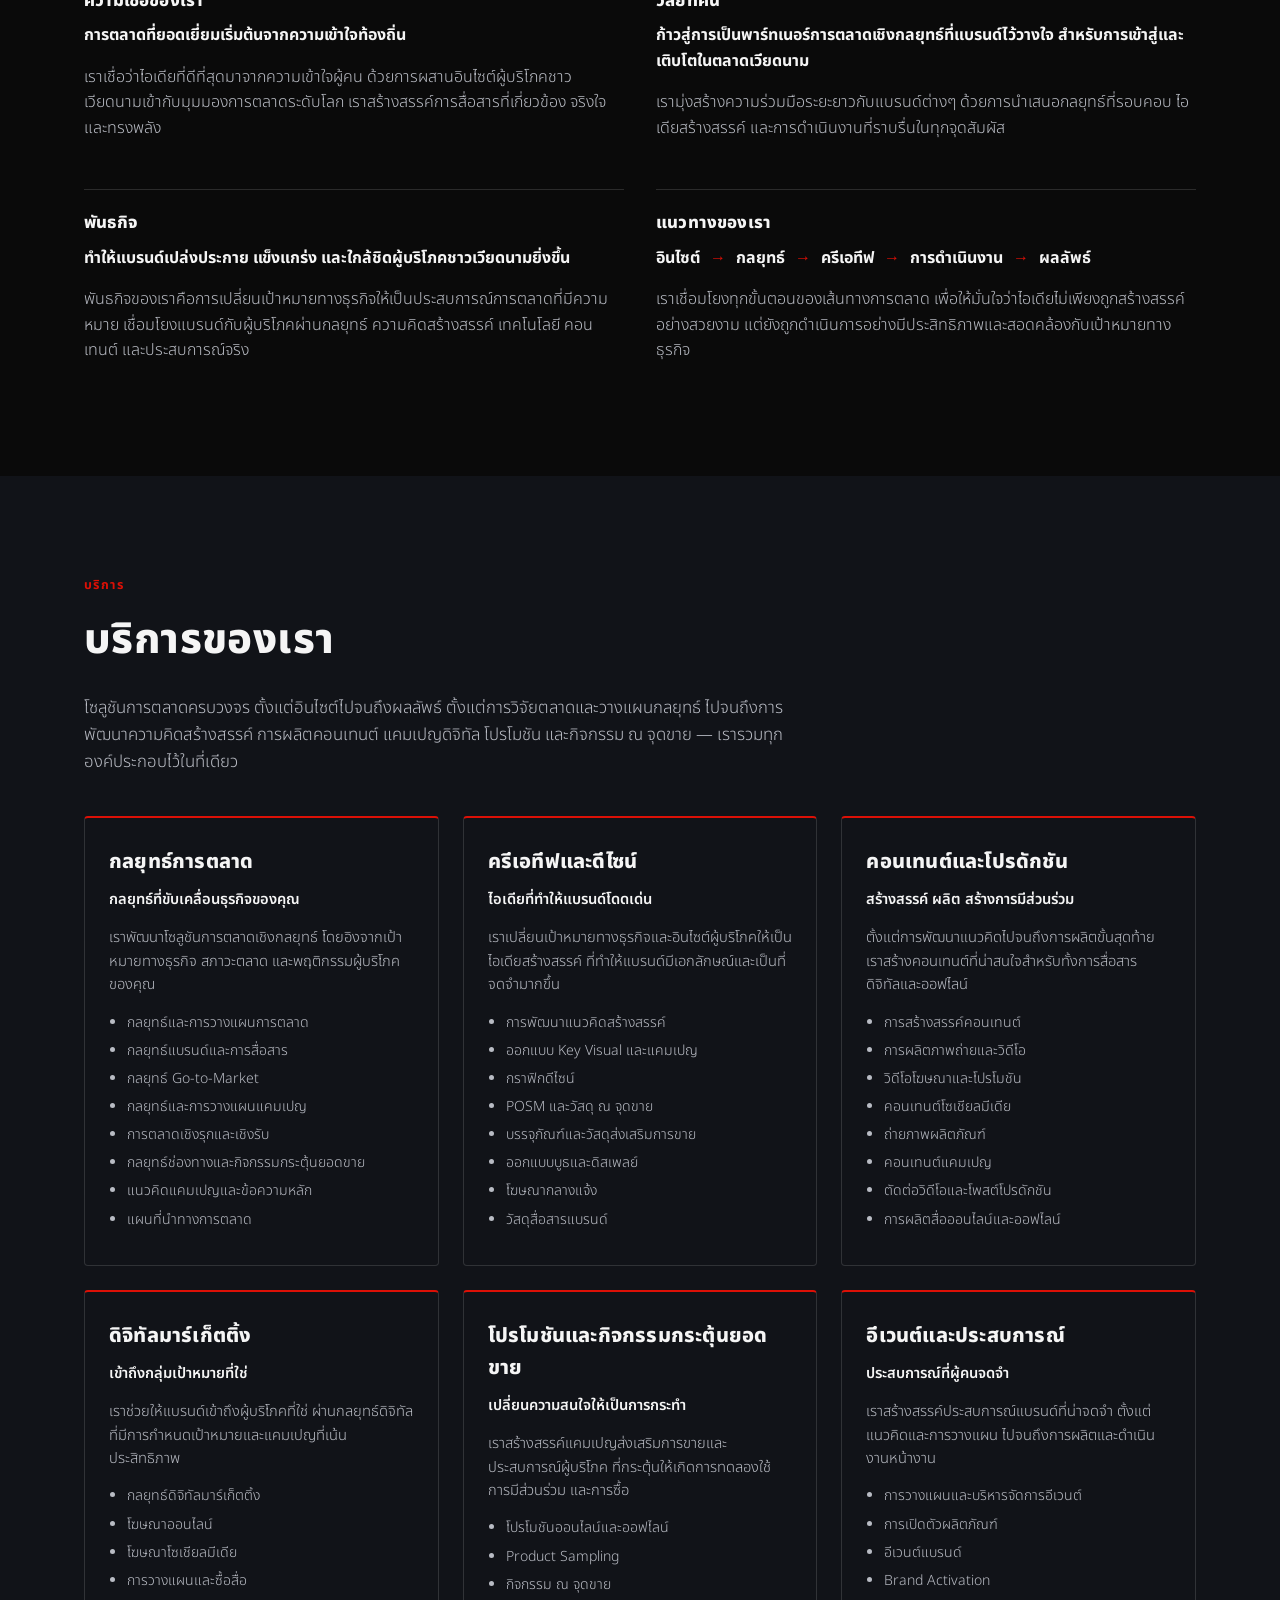
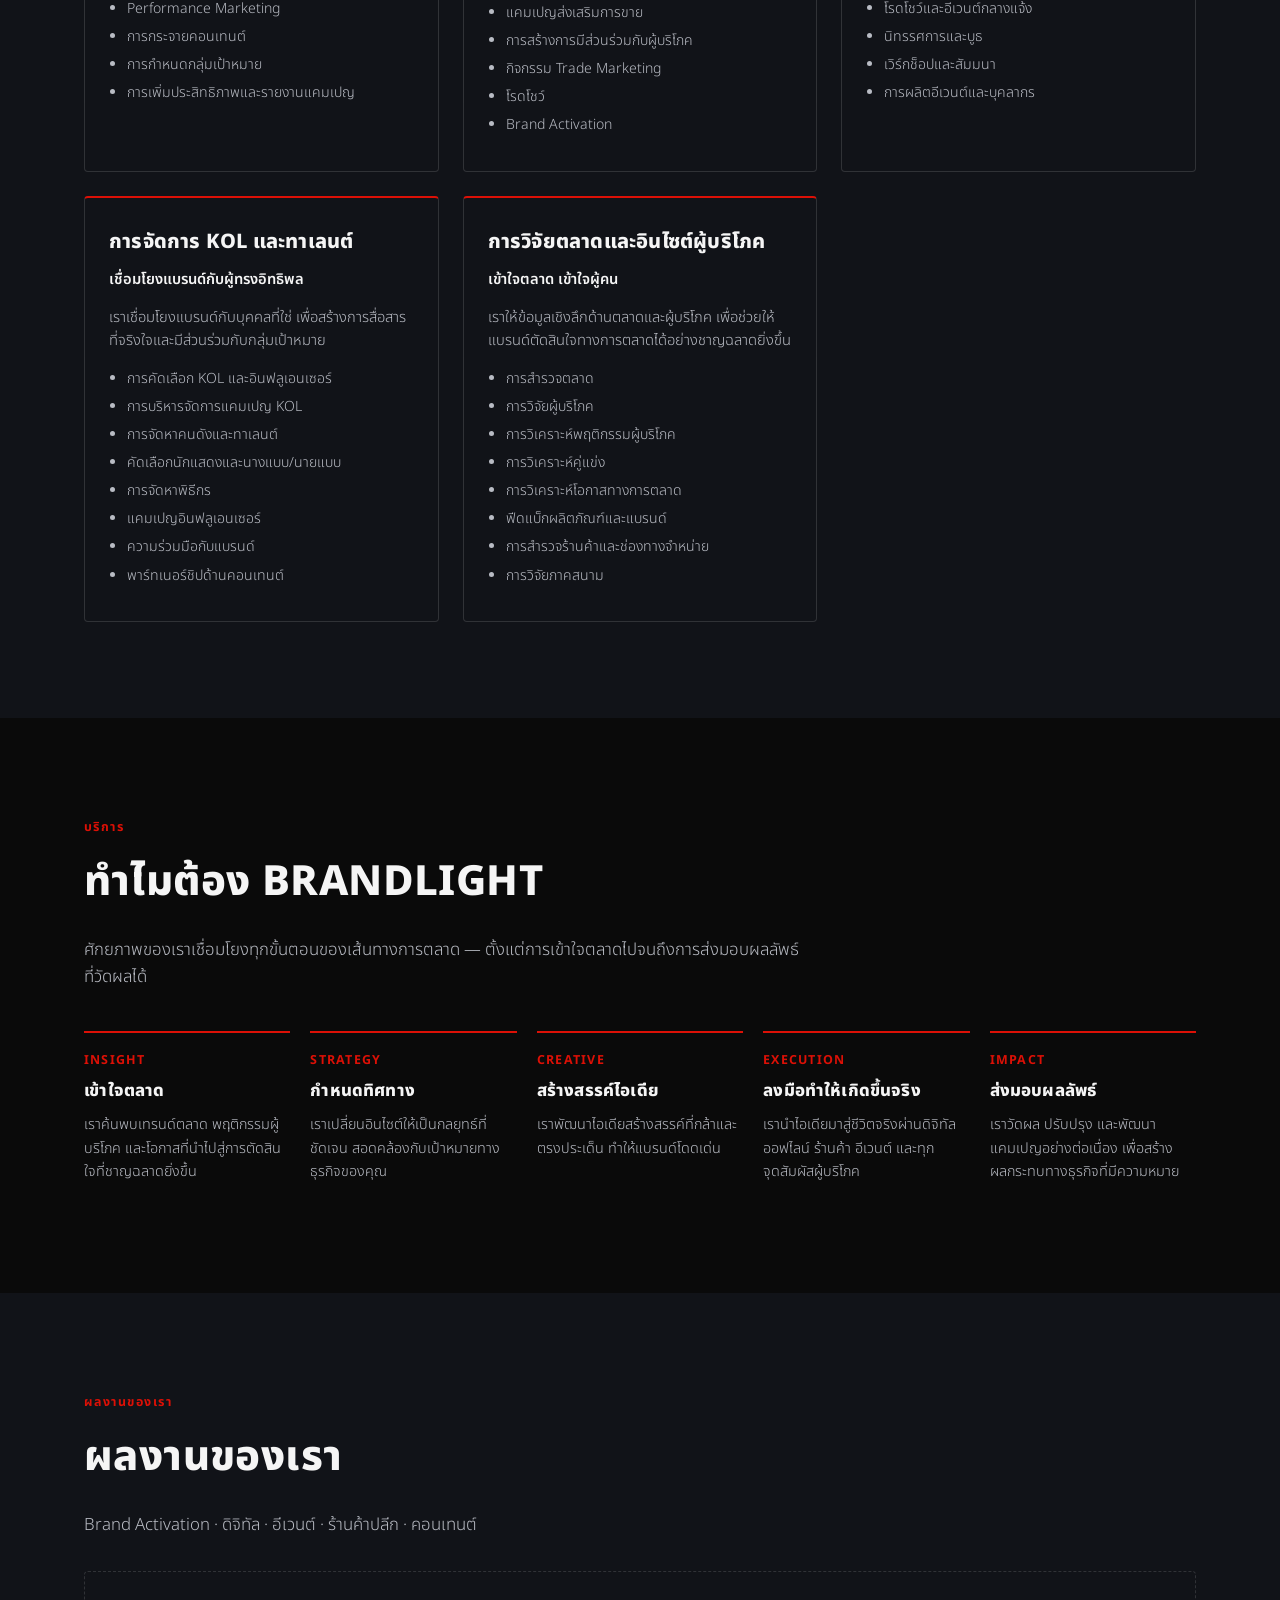
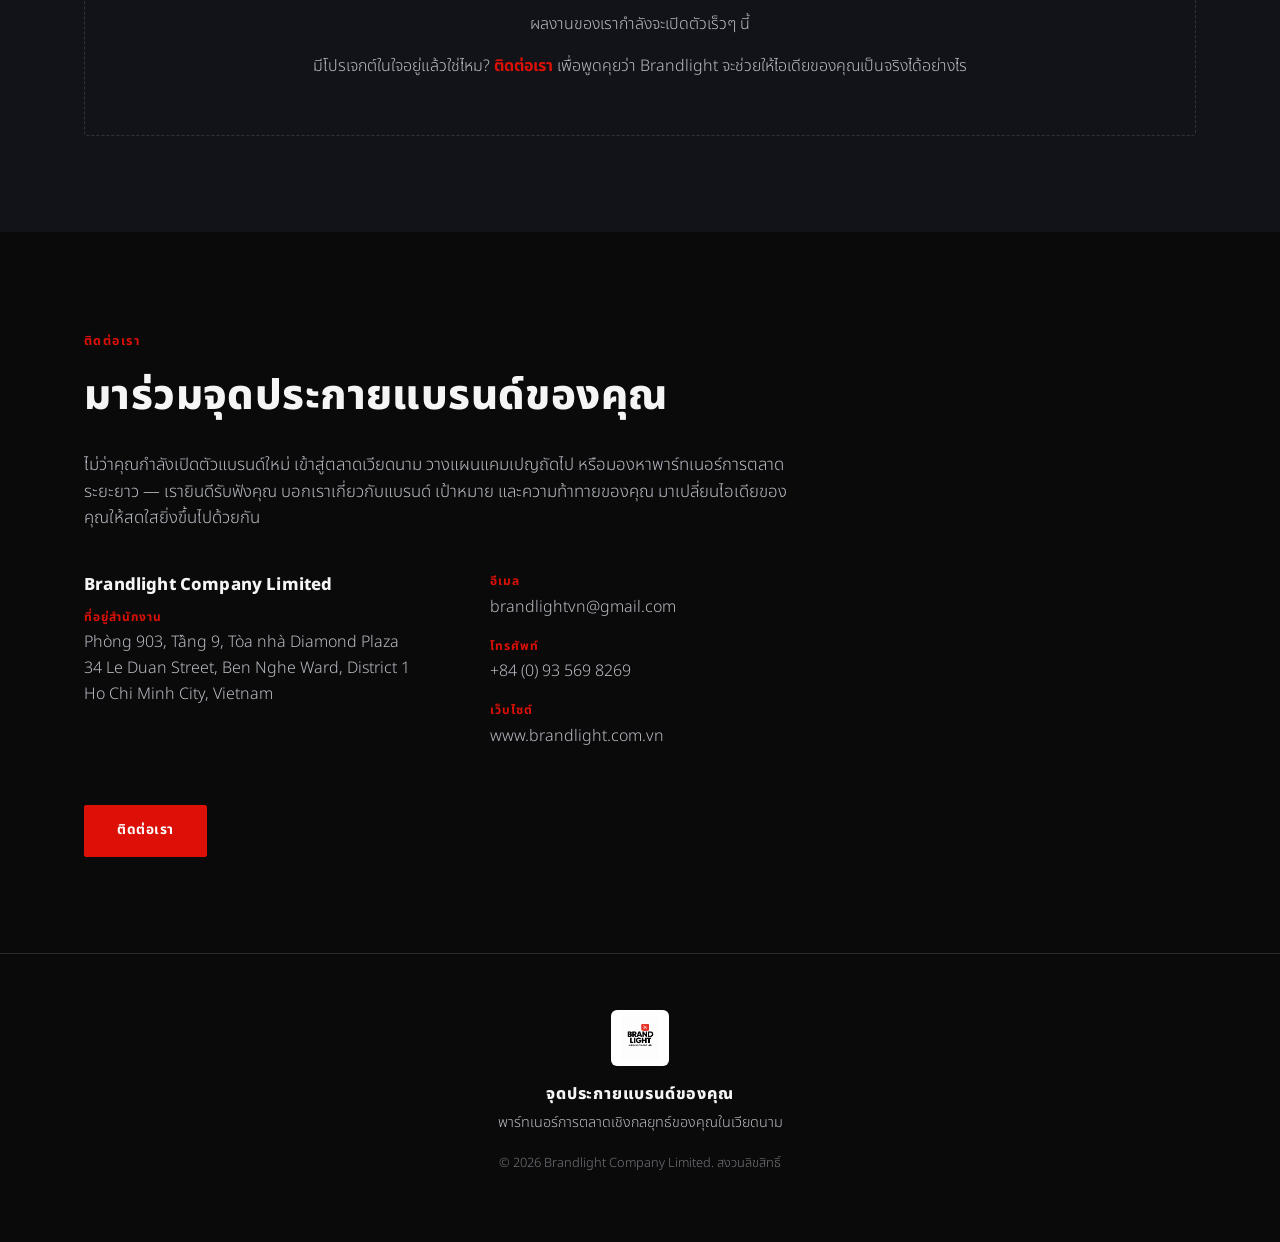
==== commit 98e3762d: "Remove service card numbers, add red top border accent Numbers (01-08) removed from service cards ac" ====
--- a/th/index.html
+++ b/th/index.html
@@ -120,7 +120,6 @@
       <div class="services-grid">
 
         <article class="service-card">
-          <span class="service-num">01</span>
           <h3>กลยุทธ์การตลาด</h3>
           <p class="service-tag">กลยุทธ์ที่ขับเคลื่อนธุรกิจของคุณ</p>
           <p class="service-desc">เราพัฒนาโซลูชันการตลาดเชิงกลยุทธ์ โดยอิงจากเป้าหมายทางธุรกิจ สภาวะตลาด และพฤติกรรมผู้บริโภคของคุณ</p>
@@ -137,7 +136,6 @@
         </article>
 
         <article class="service-card">
-          <span class="service-num">02</span>
           <h3>ครีเอทีฟและดีไซน์</h3>
           <p class="service-tag">ไอเดียที่ทำให้แบรนด์โดดเด่น</p>
           <p class="service-desc">เราเปลี่ยนเป้าหมายทางธุรกิจและอินไซต์ผู้บริโภคให้เป็นไอเดียสร้างสรรค์ ที่ทำให้แบรนด์มีเอกลักษณ์และเป็นที่จดจำมากขึ้น</p>
@@ -154,7 +152,6 @@
         </article>
 
         <article class="service-card">
-          <span class="service-num">03</span>
           <h3>คอนเทนต์และโปรดักชัน</h3>
           <p class="service-tag">สร้างสรรค์ ผลิต สร้างการมีส่วนร่วม</p>
           <p class="service-desc">ตั้งแต่การพัฒนาแนวคิดไปจนถึงการผลิตขั้นสุดท้าย เราสร้างคอนเทนต์ที่น่าสนใจสำหรับทั้งการสื่อสารดิจิทัลและออฟไลน์</p>
@@ -171,7 +168,6 @@
         </article>
 
         <article class="service-card">
-          <span class="service-num">04</span>
           <h3>ดิจิทัลมาร์เก็ตติ้ง</h3>
           <p class="service-tag">เข้าถึงกลุ่มเป้าหมายที่ใช่</p>
           <p class="service-desc">เราช่วยให้แบรนด์เข้าถึงผู้บริโภคที่ใช่ ผ่านกลยุทธ์ดิจิทัลที่มีการกำหนดเป้าหมายและแคมเปญที่เน้นประสิทธิภาพ</p>
@@ -188,7 +184,6 @@
         </article>
 
         <article class="service-card">
-          <span class="service-num">05</span>
           <h3>โปรโมชันและกิจกรรมกระตุ้นยอดขาย</h3>
           <p class="service-tag">เปลี่ยนความสนใจให้เป็นการกระทำ</p>
           <p class="service-desc">เราสร้างสรรค์แคมเปญส่งเสริมการขายและประสบการณ์ผู้บริโภค ที่กระตุ้นให้เกิดการทดลองใช้ การมีส่วนร่วม และการซื้อ</p>
@@ -205,7 +200,6 @@
         </article>
 
         <article class="service-card">
-          <span class="service-num">06</span>
           <h3>อีเวนต์และประสบการณ์</h3>
           <p class="service-tag">ประสบการณ์ที่ผู้คนจดจำ</p>
           <p class="service-desc">เราสร้างสรรค์ประสบการณ์แบรนด์ที่น่าจดจำ ตั้งแต่แนวคิดและการวางแผน ไปจนถึงการผลิตและดำเนินงานหน้างาน</p>
@@ -222,7 +216,6 @@
         </article>
 
         <article class="service-card">
-          <span class="service-num">07</span>
           <h3>การจัดการ KOL และทาเลนต์</h3>
           <p class="service-tag">เชื่อมโยงแบรนด์กับผู้ทรงอิทธิพล</p>
           <p class="service-desc">เราเชื่อมโยงแบรนด์กับบุคคลที่ใช่ เพื่อสร้างการสื่อสารที่จริงใจและมีส่วนร่วมกับกลุ่มเป้าหมาย</p>
@@ -239,7 +232,6 @@
         </article>
 
         <article class="service-card">
-          <span class="service-num">08</span>
           <h3>การวิจัยตลาดและอินไซต์ผู้บริโภค</h3>
           <p class="service-tag">เข้าใจตลาด เข้าใจผู้คน</p>
           <p class="service-desc">เราให้ข้อมูลเชิงลึกด้านตลาดและผู้บริโภค เพื่อช่วยให้แบรนด์ตัดสินใจทางการตลาดได้อย่างชาญฉลาดยิ่งขึ้น</p>
--- a/assets/style.css
+++ b/assets/style.css
@@ -221,19 +221,12 @@
 .service-card {
   background: var(--bg);
   border: 1px solid var(--line);
+  border-top: 2px solid var(--accent);
   border-radius: 4px;
   padding: 28px 24px;
   position: relative;
 }
 .section-alt .service-card { background: var(--bg-alt); }
-.service-num {
-  display: block;
-  font-family: var(--font-serif);
-  color: var(--accent);
-  font-size: 1.6rem;
-  font-weight: 700;
-  margin-bottom: 0.4em;
-}
 .service-tag { color: var(--fg); font-weight: 600; font-size: 0.92rem; }
 .service-desc { font-size: 0.92rem; }
 .service-card ul {
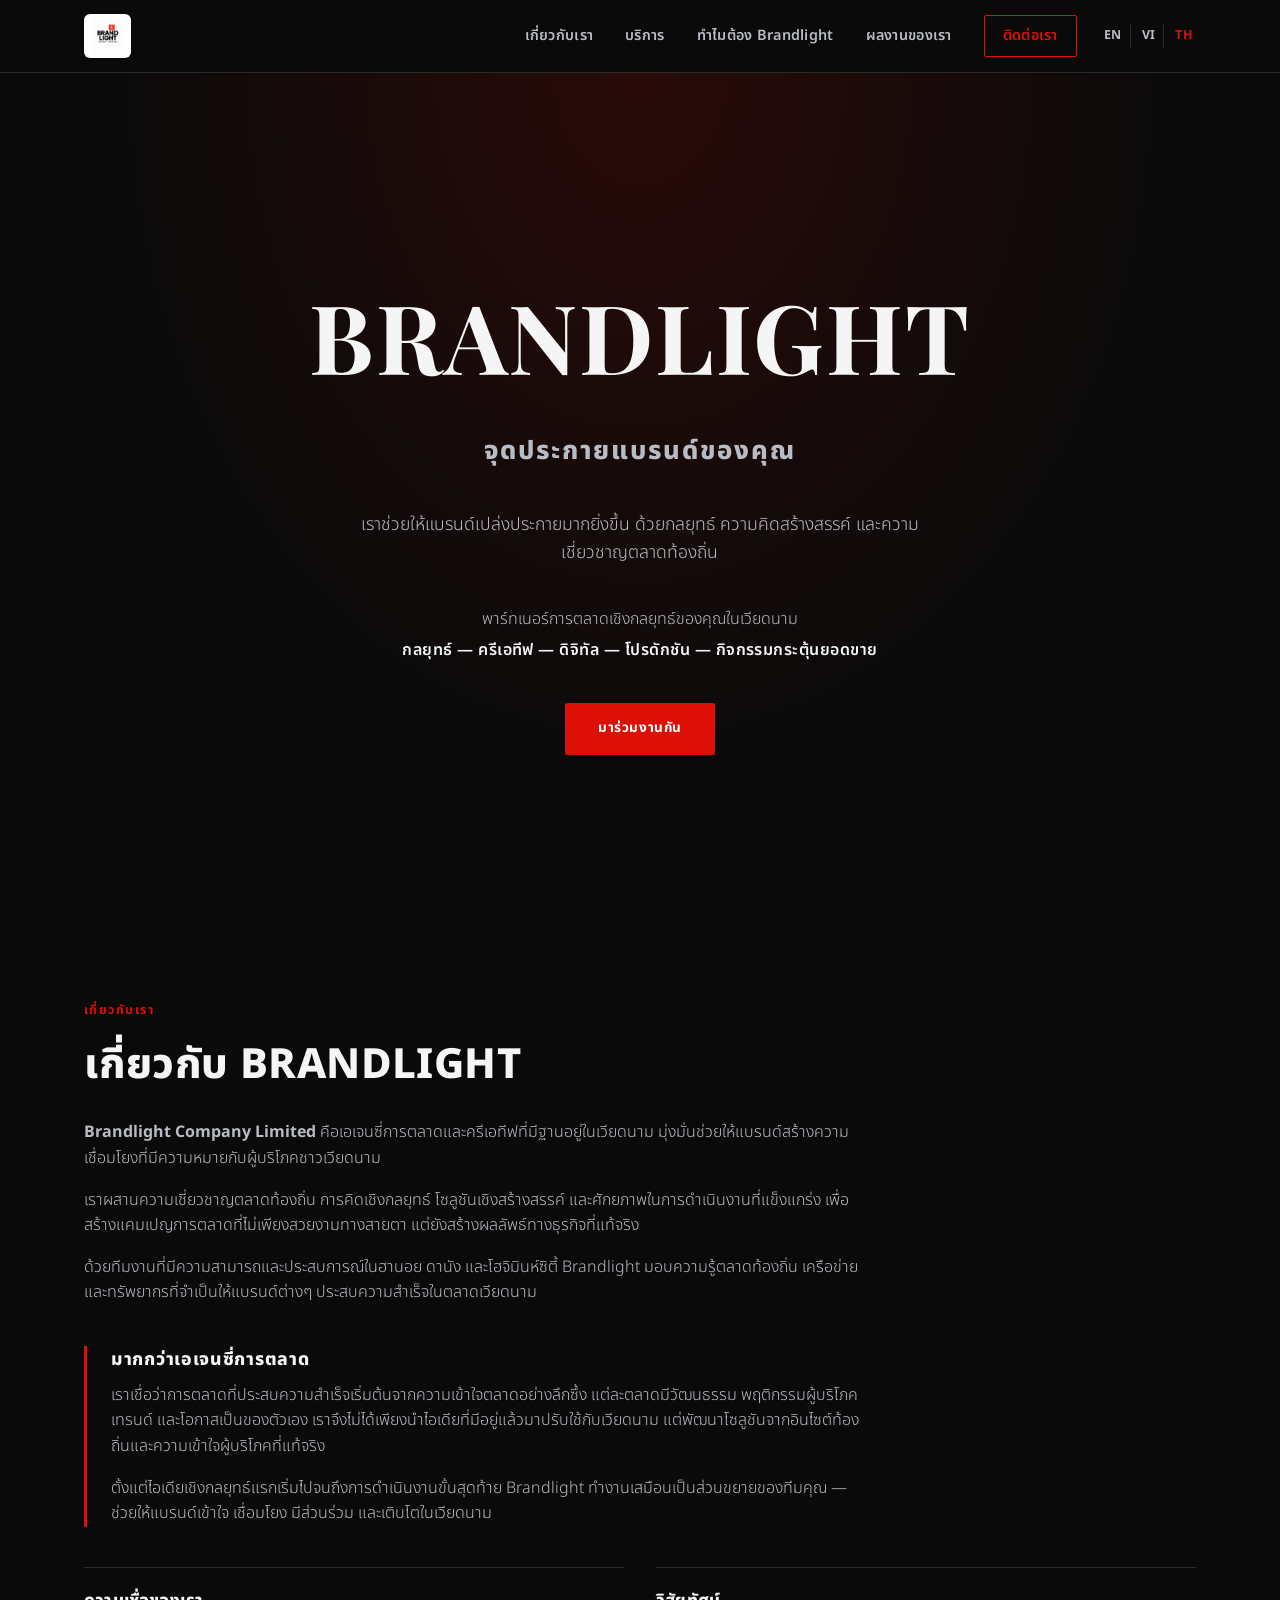
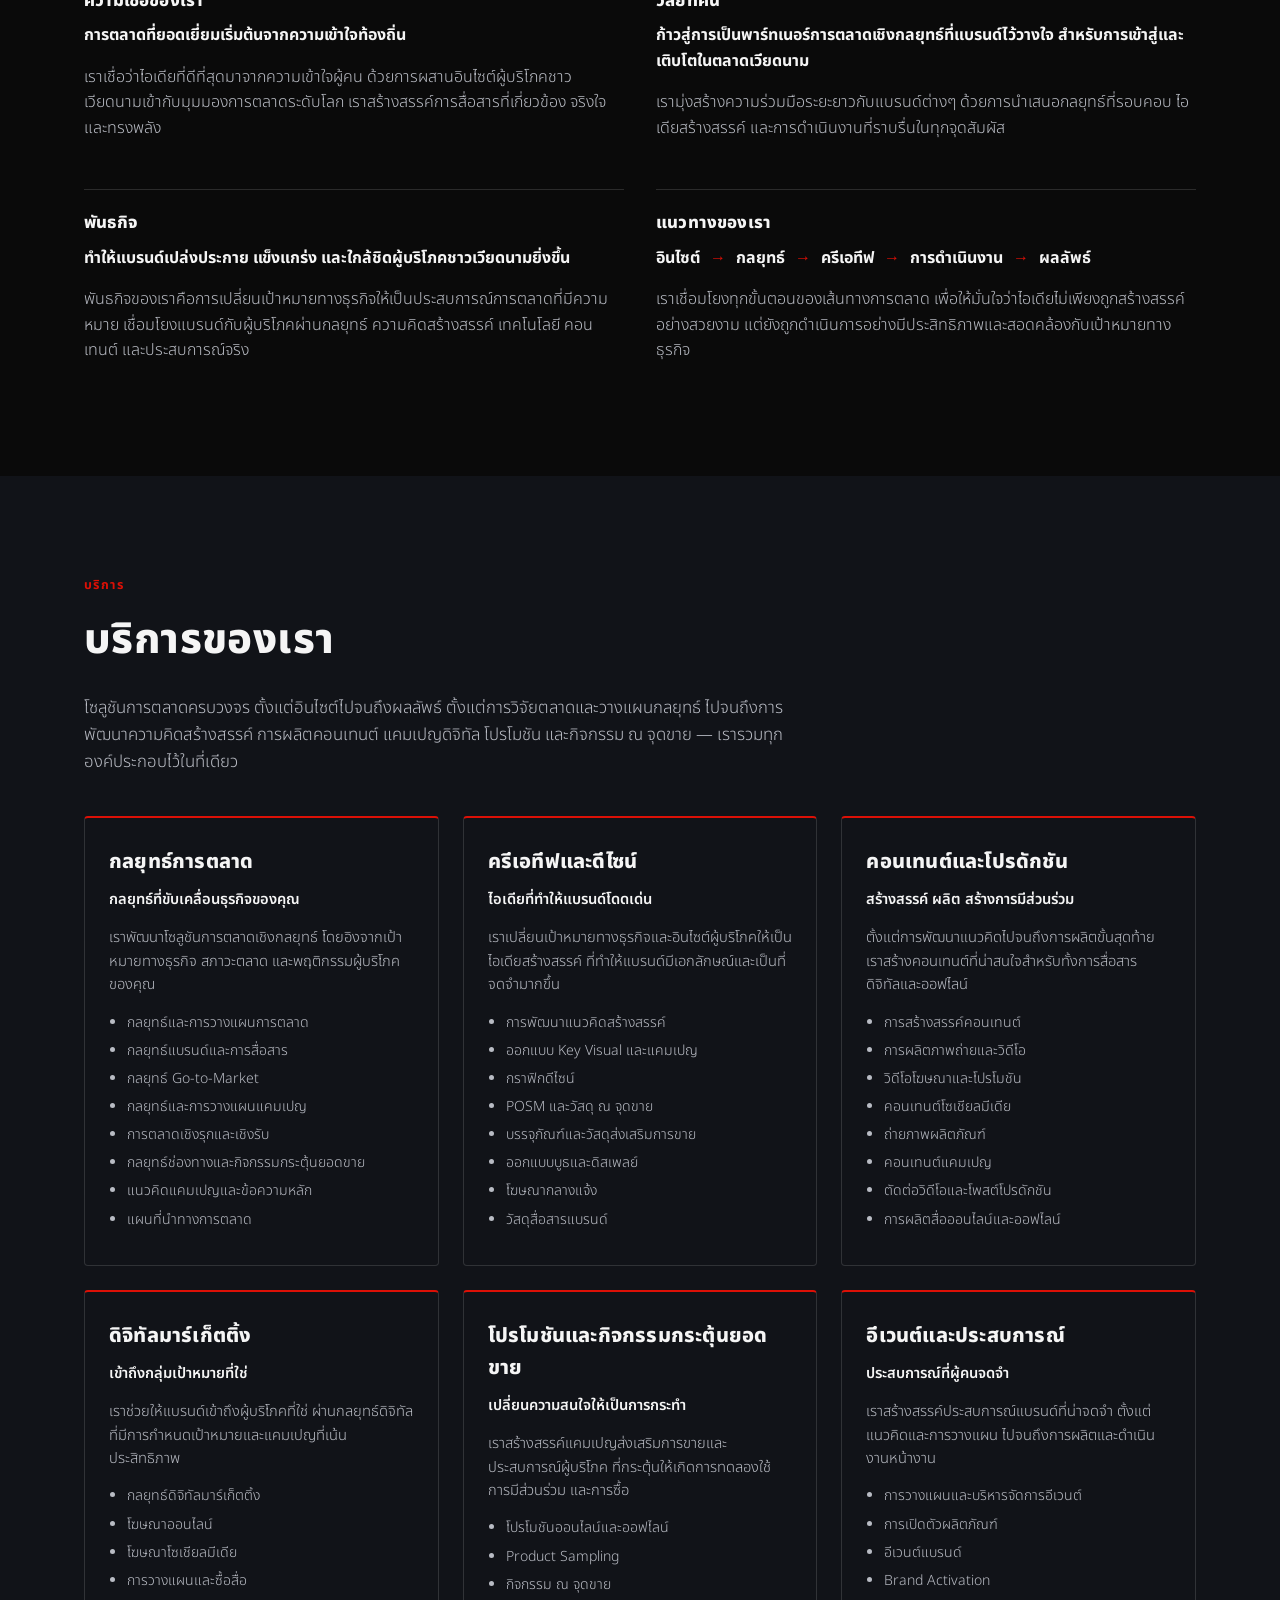
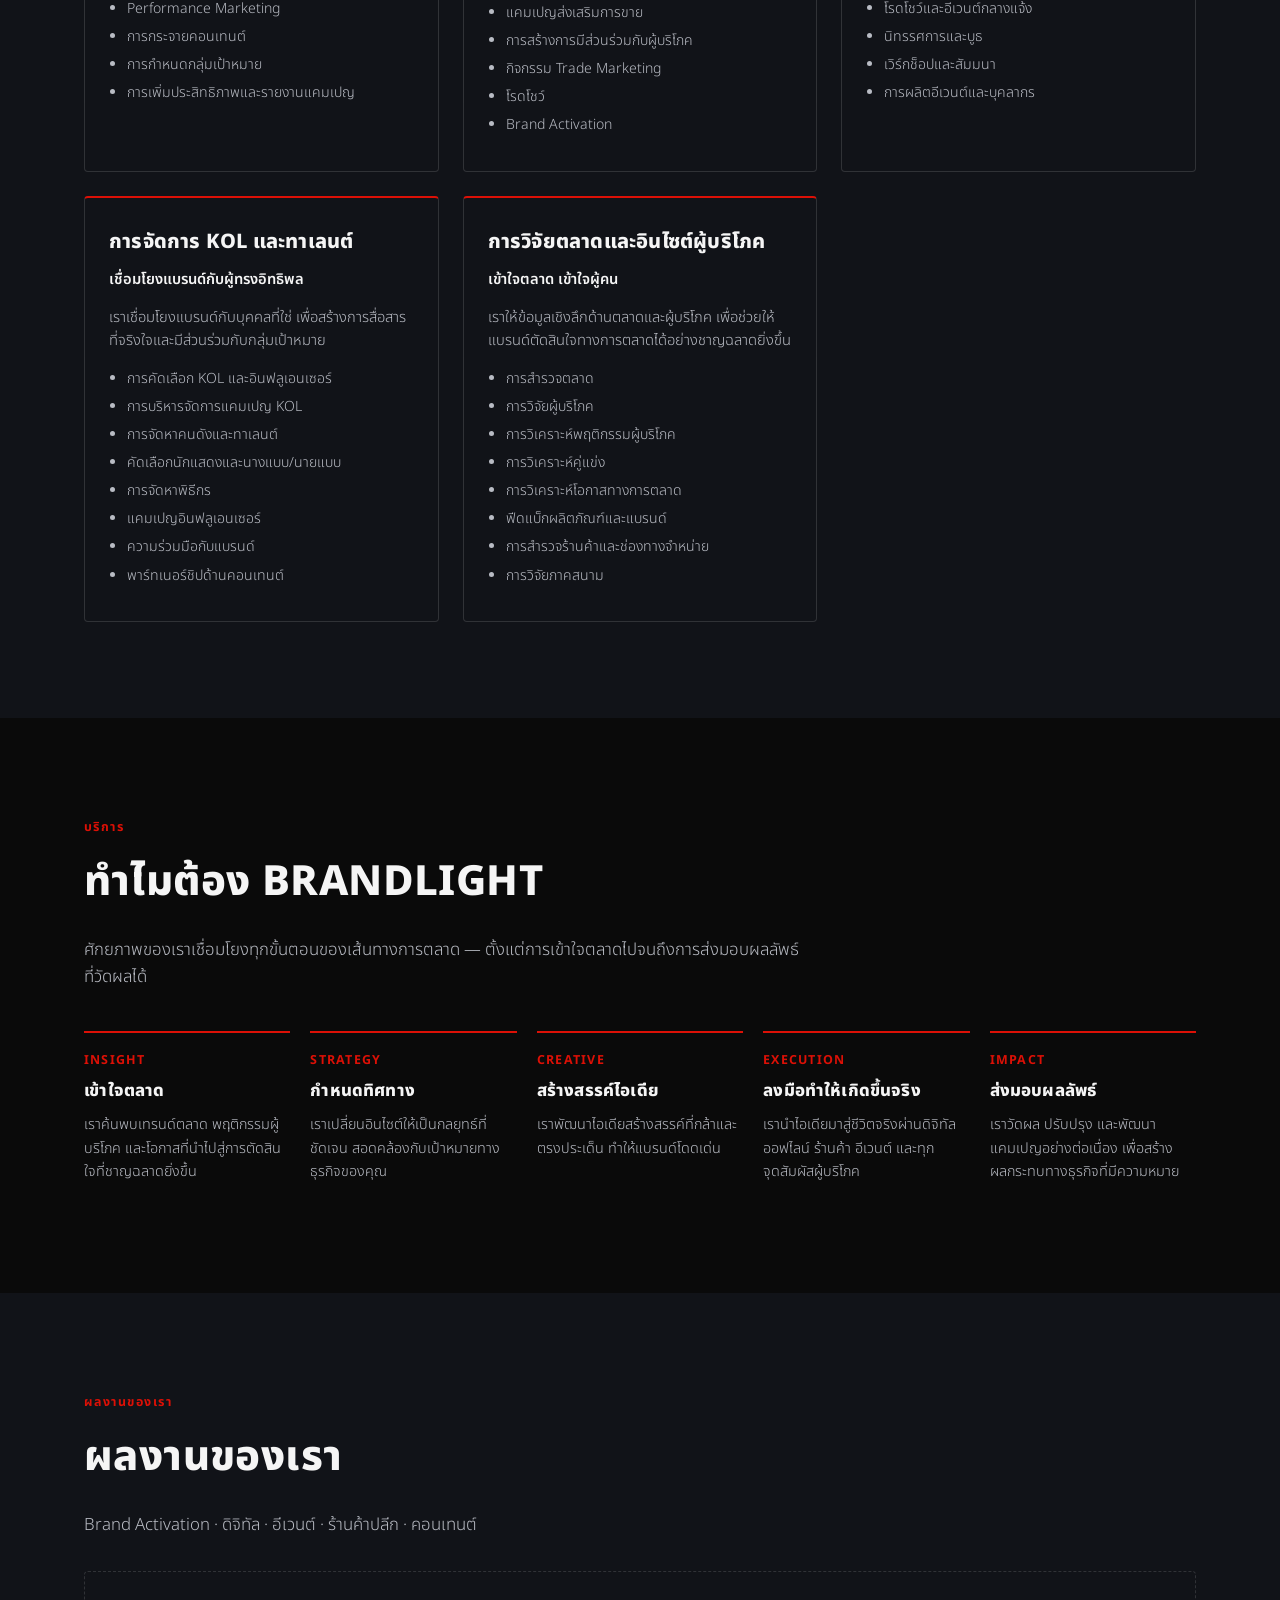
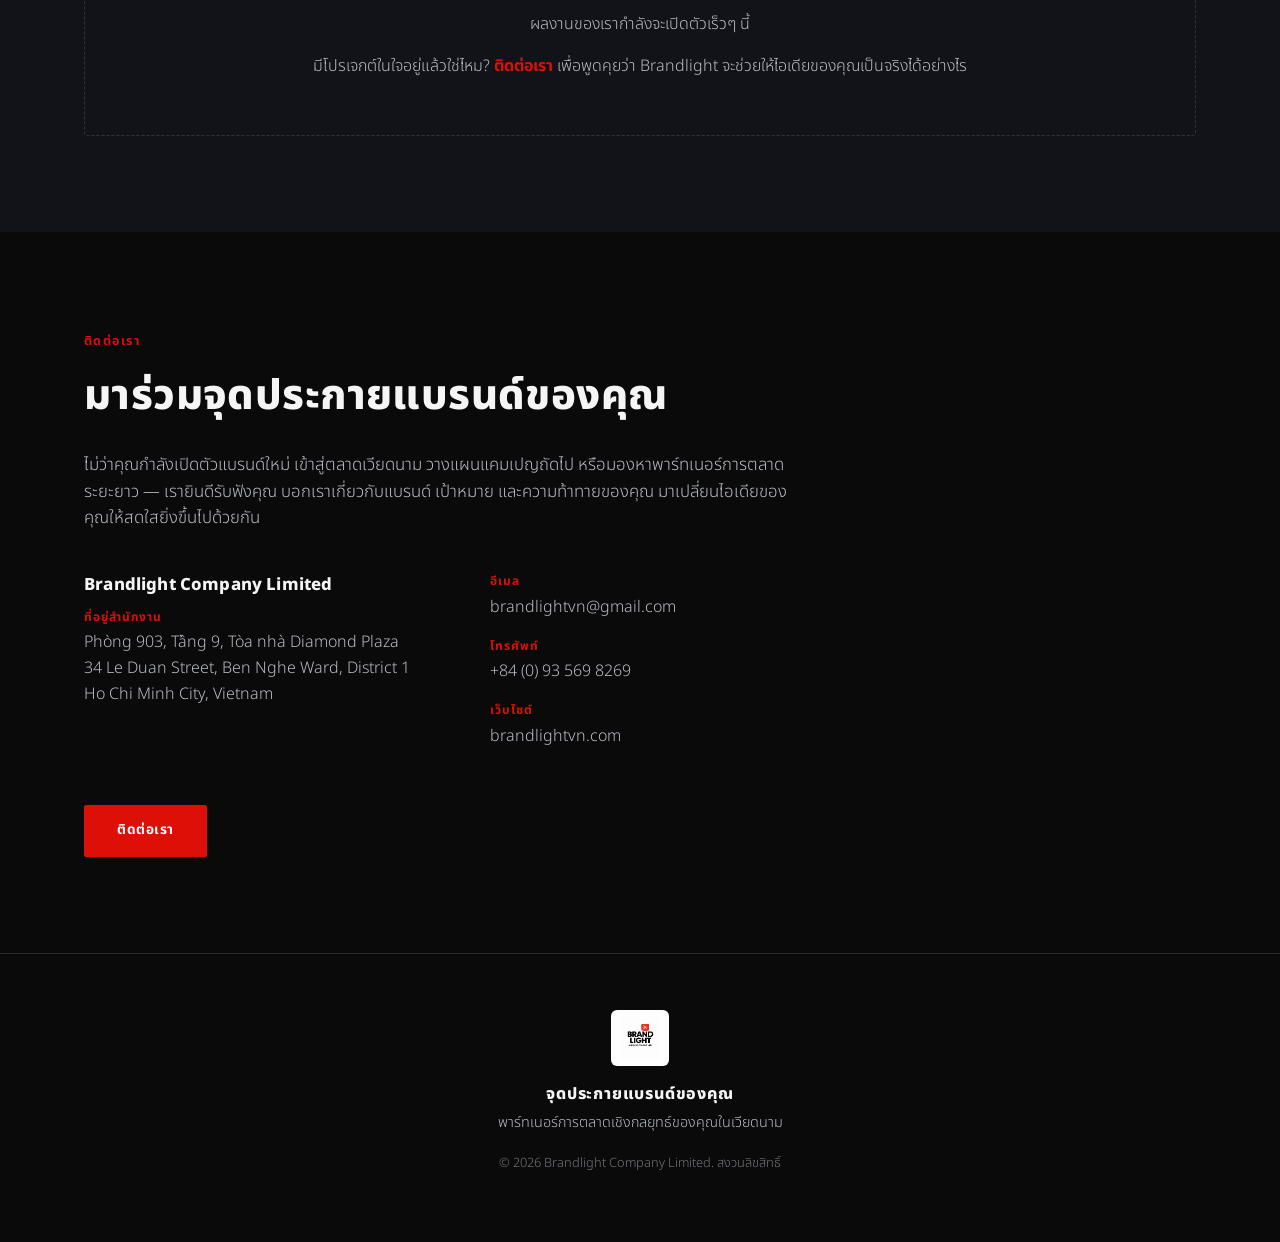
==== commit 5a252b6f: "Update Contact section website link to new domain brandlightvn.com Was pointing to the old brandligh" ====
--- a/th/index.html
+++ b/th/index.html
@@ -7,11 +7,11 @@
 <meta name="description" content="Brandlight คือเอเจนซี่การตลาดและครีเอทีฟในเวียดนาม ที่ช่วยแบรนด์สร้างความเชื่อมโยงที่มีความหมายกับผู้บริโภคชาวเวียดนาม ผ่านกลยุทธ์ ความคิดสร้างสรรค์ คอนเทนต์ ดิจิทัล กิจกรรมกระตุ้นยอดขาย อีเวนต์ และ KOL">
 <meta name="theme-color" content="#0a0a0a">
 
-<link rel="canonical" href="https://brandlightvn.github.io/th/">
-<link rel="alternate" hreflang="en" href="https://brandlightvn.github.io/">
-<link rel="alternate" hreflang="vi" href="https://brandlightvn.github.io/vi/">
-<link rel="alternate" hreflang="th" href="https://brandlightvn.github.io/th/">
-<link rel="alternate" hreflang="x-default" href="https://brandlightvn.github.io/">
+<link rel="canonical" href="https://brandlightvn.com/th/">
+<link rel="alternate" hreflang="en" href="https://brandlightvn.com/">
+<link rel="alternate" hreflang="vi" href="https://brandlightvn.com/vi/">
+<link rel="alternate" hreflang="th" href="https://brandlightvn.com/th/">
+<link rel="alternate" hreflang="x-default" href="https://brandlightvn.com/">
 
 <meta property="og:type" content="website">
 <meta property="og:title" content="Brandlight — จุดประกายแบรนด์ของคุณ">
@@ -319,7 +319,7 @@
           <p class="contact-label">โทรศัพท์</p>
           <p><a href="tel:+84935698269">+84 (0) 93 569 8269</a></p>
           <p class="contact-label">เว็บไซต์</p>
-          <p><a href="https://www.brandlight.com.vn" target="_blank" rel="noopener">www.brandlight.com.vn</a></p>
+          <p><a href="https://brandlightvn.com" target="_blank" rel="noopener">brandlightvn.com</a></p>
         </div>
       </div>
 
